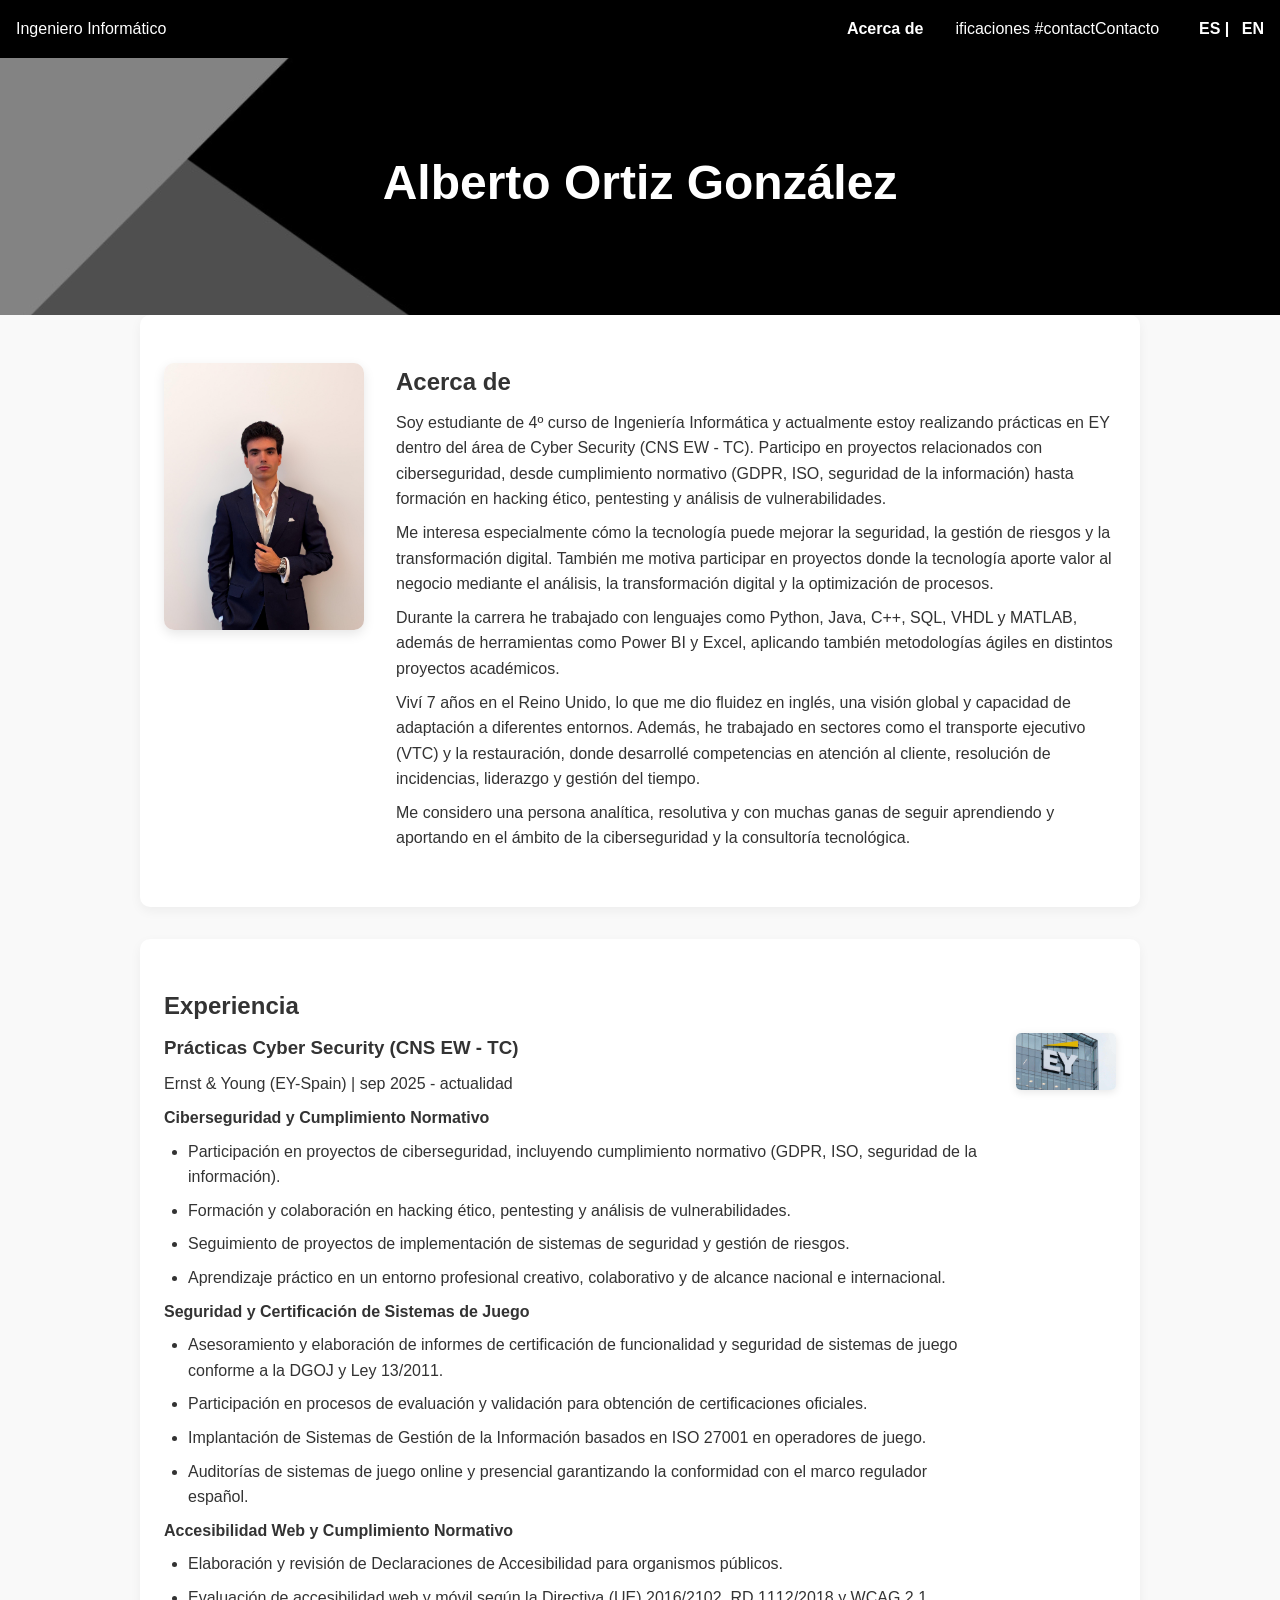
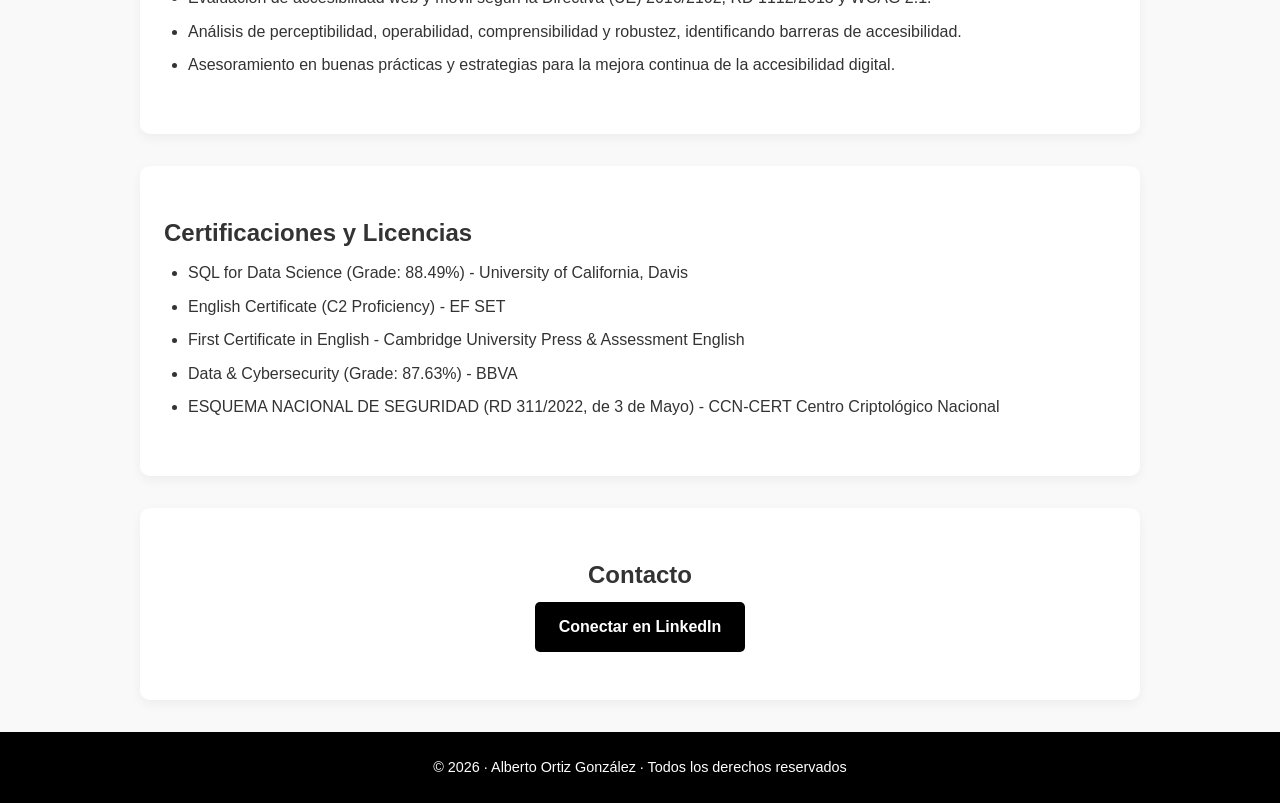
==== index.html @ fbc16f00 "Revise index.html for SEO and content updates Updated the content and structure of the index.html fi" ====
<!DOCTYPE html>
<html lang="es">
<head>
<meta charset="UTF-8">
<meta name="viewport" content="width=device-width, initial-scale=1.0">
<title>Alberto Ortiz González</title>

<!-- Favicon -->
<link rel="icon" type="image/png" href="img/favicon.png" />

<!-- SEO -->
<meta name="description" content="Currículum profesional de Alberto Ortiz González, Ingeniero Informático especializado en Ciberseguridad, cumplimiento normativo, accesibilidad web y pentesting.">
<meta name="author" content="Alberto Ortiz González">

<style>
/* Reset básico */
* {
    margin: 0;
    padding: 0;
    box-sizing: border-box;
    font-family: Arial, sans-serif;
}

body {
    line-height: 1.6;
    background-color: #f9f9f9;
    color: #333;
}

a {
    text-decoration: none;
    color: #0073b1;
}

h1,h2,h3,h4 {
    margin-bottom: 0.5rem;
}

p, li {
    margin-bottom: 0.5rem;
}

ul {
    padding-left: 1.5rem;
}

/* Header */
header {
    background-color: #000;
    color: #fff;
    display: flex;
    justify-content: space-between;
    align-items: center;
    padding: 1rem;
    position: sticky;
    top: 0;
    z-index: 1000;
}

.nav-links {
    display: flex;
    gap: 2rem;
    align-items: center;
}

.nav-links a {
    color: #fff;
    font-weight: bold;
}

.nav-links a:hover {
    text-decoration: underline;
}

/* Selector de idioma */
.lang-switch {
    color: #fff;
    font-weight: bold;
    cursor: pointer;
}

.lang-switch span {
    margin-left: 8px;
}

.lang-switch span:hover {
    text-decoration: underline;
}

/* Botón hamburguesa */
.menu-toggle {
    display: none;
    flex-direction: column;
    cursor: pointer;
    gap: 4px;
}

.menu-toggle span {
    width: 25px;
    height: 3px;
    background-color: #fff;
    display: block;
}

/* Hero banner */
.hero-banner {
    background-image: url('img/banner.jpeg');
    background-size: cover;
    background-position: center;
    background-repeat: no-repeat;
    padding: 6rem 1rem;
    text-align: center;
    color: #fff;
    position: relative;
}

.hero-banner::after {
    content: "";
    position: absolute;
    top:0;
    left:0;
    width:100%;
    height:100%;
    background: rgba(0,0,0,0.4);
    z-index: 1;
}

.hero-banner h1 {
    position: relative;
    z-index: 2;
    font-size: 3rem;
    line-height: 1.2;
}

/* Secciones */
section {
    padding: 3rem 1.5rem;
    max-width: 1000px;
    margin: 0 auto 2rem auto;
    background-color: #fff;
    border-radius: 10px;
    box-shadow: 0 4px 12px rgba(0,0,0,0.05);
}

/* Acerca de */
.about-block {
    display: flex;
    gap: 2rem;
    flex-wrap: wrap;
    align-items: flex-start;
}

.about-img img {
    width: 200px;
    border-radius: 10px;
    object-fit: cover;
    box-shadow: 0 4px 12px rgba(0,0,0,0.1);
}

.about-text {
    flex: 1;
}

/* Experiencia */
.experience-block {
    display: flex;
    gap: 1.5rem;
    flex-wrap: wrap;
    align-items: flex-start;
}

.experience-text {
    flex: 1;
}

.experience-img img {
    width: 100px;
    border-radius: 5px;
    object-fit: contain;
    box-shadow: 0 2px 8px rgba(0,0,0,0.1);
}

/* Certificaciones */
.certifications ul {
    list-style-type: disc;
}

/* Contacto */
.contact {
    text-align: center;
    padding: 3rem 1.5rem;
    background-color: #fff;
    color: #333;
    border-radius: 10px;
    box-shadow: 0 4px 12px rgba(0,0,0,0.05);
}

.contact a {
    display: inline-block;
    background-color: #000;
    color: #fff;
    padding: 0.75rem 1.5rem;
    border-radius: 5px;
    font-weight: bold;
    transition: 0.3s;
}

.contact a:hover {
    background-color: #333;
}

/* Footer */
footer {
    background-color: #000;
    color: #fff;
    text-align: center;
    padding: 1.5rem;
    margin-top: 2rem;
    font-size: 0.9rem;
}

/* Responsive */
@media (max-width: 800px) {
    .nav-links {
        display: none;
        flex-direction: column;
        gap: 1rem;
        width: 100%;
        text-align: center;
        background-color: #000;
        position: absolute;
        top: 100%;
        left: 0;
        padding: 1rem 0;
    }

    .nav-links.show {
        display: flex;
    }

    .menu-toggle {
        display: flex;
    }

    .about-block, .experience-block {
        flex-direction: column;
        align-items: center;
    }

    .about-img img, .experience-img img {
        margin-bottom: 1rem;
    }

    .hero-banner h1 {
        font-size: 2rem;
    }
}
</style>

</head>
<body>

<header>
    <div>Ingeniero Informático</div>

    <div class="menu-toggle" onclick="toggleMenu()">
        <span></span><span></span><span></span>
    </div>

    <nav class="nav-links">
        <a href="#about">Acerca de</a>
       ificaciones</a>
        #contactContacto</a>
        
        <!-- Idiomas -->
        <div class="lang-switch">
            <a href="index.html"><span>ES</span></a> |
            <a href="indexEN.html"><span>EN</span></a>
        </div>
    </nav>
</header>

<!-- Hero banner -->
<div class="hero-banner">
    <h1>Alberto Ortiz González</h1>
</div>

<!-- Sección Acerca de -->
<section id="about">
    <div class="about-block">
        <div class="about-img">
            <img src="img/mi-foto.jpg" alt="Foto Alberto Ortiz">
        </div>
        <div class="about-text">
            <h2>Acerca de</h2>
            <p>Soy estudiante de 4º curso de Ingeniería Informática y actualmente estoy realizando prácticas en EY dentro del área de Cyber Security (CNS EW - TC). Participo en proyectos relacionados con ciberseguridad, desde cumplimiento normativo (GDPR, ISO, seguridad de la información) hasta formación en hacking ético, pentesting y análisis de vulnerabilidades.</p>
            <p>Me interesa especialmente cómo la tecnología puede mejorar la seguridad, la gestión de riesgos y la transformación digital. También me motiva participar en proyectos donde la tecnología aporte valor al negocio mediante el análisis, la transformación digital y la optimización de procesos.</p>
            <p>Durante la carrera he trabajado con lenguajes como Python, Java, C++, SQL, VHDL y MATLAB, además de herramientas como Power BI y Excel, aplicando también metodologías ágiles en distintos proyectos académicos.</p>
            <p>Viví 7 años en el Reino Unido, lo que me dio fluidez en inglés, una visión global y capacidad de adaptación a diferentes entornos. Además, he trabajado en sectores como el transporte ejecutivo (VTC) y la restauración, donde desarrollé competencias en atención al cliente, resolución de incidencias, liderazgo y gestión del tiempo.</p>
            <p>Me considero una persona analítica, resolutiva y con muchas ganas de seguir aprendiendo y aportando en el ámbito de la ciberseguridad y la consultoría tecnológica.</p>
        </div>
    </div>
</section>

<!-- Sección Experiencia -->
<section id="experience">
    <h2>Experiencia</h2>
    <div class="experience-block">
        <div class="experience-text">
            <h3>Prácticas Cyber Security (CNS EW - TC)</h3>
            <p>Ernst &amp; Young (EY-Spain) | sep 2025 - actualidad</p>

            <h4>Ciberseguridad y Cumplimiento Normativo</h4>
            <ul>
                <li>Participación en proyectos de ciberseguridad, incluyendo cumplimiento normativo (GDPR, ISO, seguridad de la información).</li>
                <li>Formación y colaboración en hacking ético, pentesting y análisis de vulnerabilidades.</li>
                <li>Seguimiento de proyectos de implementación de sistemas de seguridad y gestión de riesgos.</li>
                <li>Aprendizaje práctico en un entorno profesional creativo, colaborativo y de alcance nacional e internacional.</li>
            </ul>

            <h4>Seguridad y Certificación de Sistemas de Juego</h4>
            <ul>
                <li>Asesoramiento y elaboración de informes de certificación de funcionalidad y seguridad de sistemas de juego conforme a la DGOJ y Ley 13/2011.</li>
                <li>Participación en procesos de evaluación y validación para obtención de certificaciones oficiales.</li>
                <li>Implantación de Sistemas de Gestión de la Información basados en ISO 27001 en operadores de juego.</li>
                <li>Auditorías de sistemas de juego online y presencial garantizando la conformidad con el marco regulador español.</li>
            </ul>

            <h4>Accesibilidad Web y Cumplimiento Normativo</h4>
            <ul>
                <li>Elaboración y revisión de Declaraciones de Accesibilidad para organismos públicos.</li>
                <li>Evaluación de accesibilidad web y móvil según la Directiva (UE) 2016/2102, RD 1112/2018 y WCAG 2.1.</li>
                <li>Análisis de perceptibilidad, operabilidad, comprensibilidad y robustez, identificando barreras de accesibilidad.</li>
                <li>Asesoramiento en buenas prácticas y estrategias para la mejora continua de la accesibilidad digital.</li>
            </ul>
        </div>

        <div class="experience-img">
            <img src="img/ey.jpg" alt="EY Logo">
        </div>
    </div>
</section>

<!-- Sección Certificaciones -->
<section id="certifications">
    <h2>Certificaciones y Licencias</h2>
    <ul>
        <li>SQL for Data Science (Grade: 88.49%) - University of California, Davis</li>
        <li>English Certificate (C2 Proficiency) - EF SET</li>
        <li>First Certificate in English - Cambridge University Press &amp; Assessment English</li>
        <li>Data &amp; Cybersecurity (Grade: 87.63%) - BBVA</li>
        <li>ESQUEMA NACIONAL DE SEGURIDAD (RD 311/2022, de 3 de Mayo) - CCN-CERT Centro Criptológico Nacional</li>
    </ul>
</section>

<!-- Sección Contacto -->
<section id="contact" class="contact">
    <h2>Contacto</h2>
    <a href="https://www.linkedin.com/in/alberto-ortiz-gonzalez" target="_blank">Conectar en LinkedIn</a>
</section>

<!-- FOOTER -->
<footer>
    © 2026 · Alberto Ortiz González · Todos los derechos reservados
</footer>

<script>
function toggleMenu() {
    const nav = document.querySelector('.nav-links');
    nav.classList.toggle('show');
}
</script>

</body>
</html>
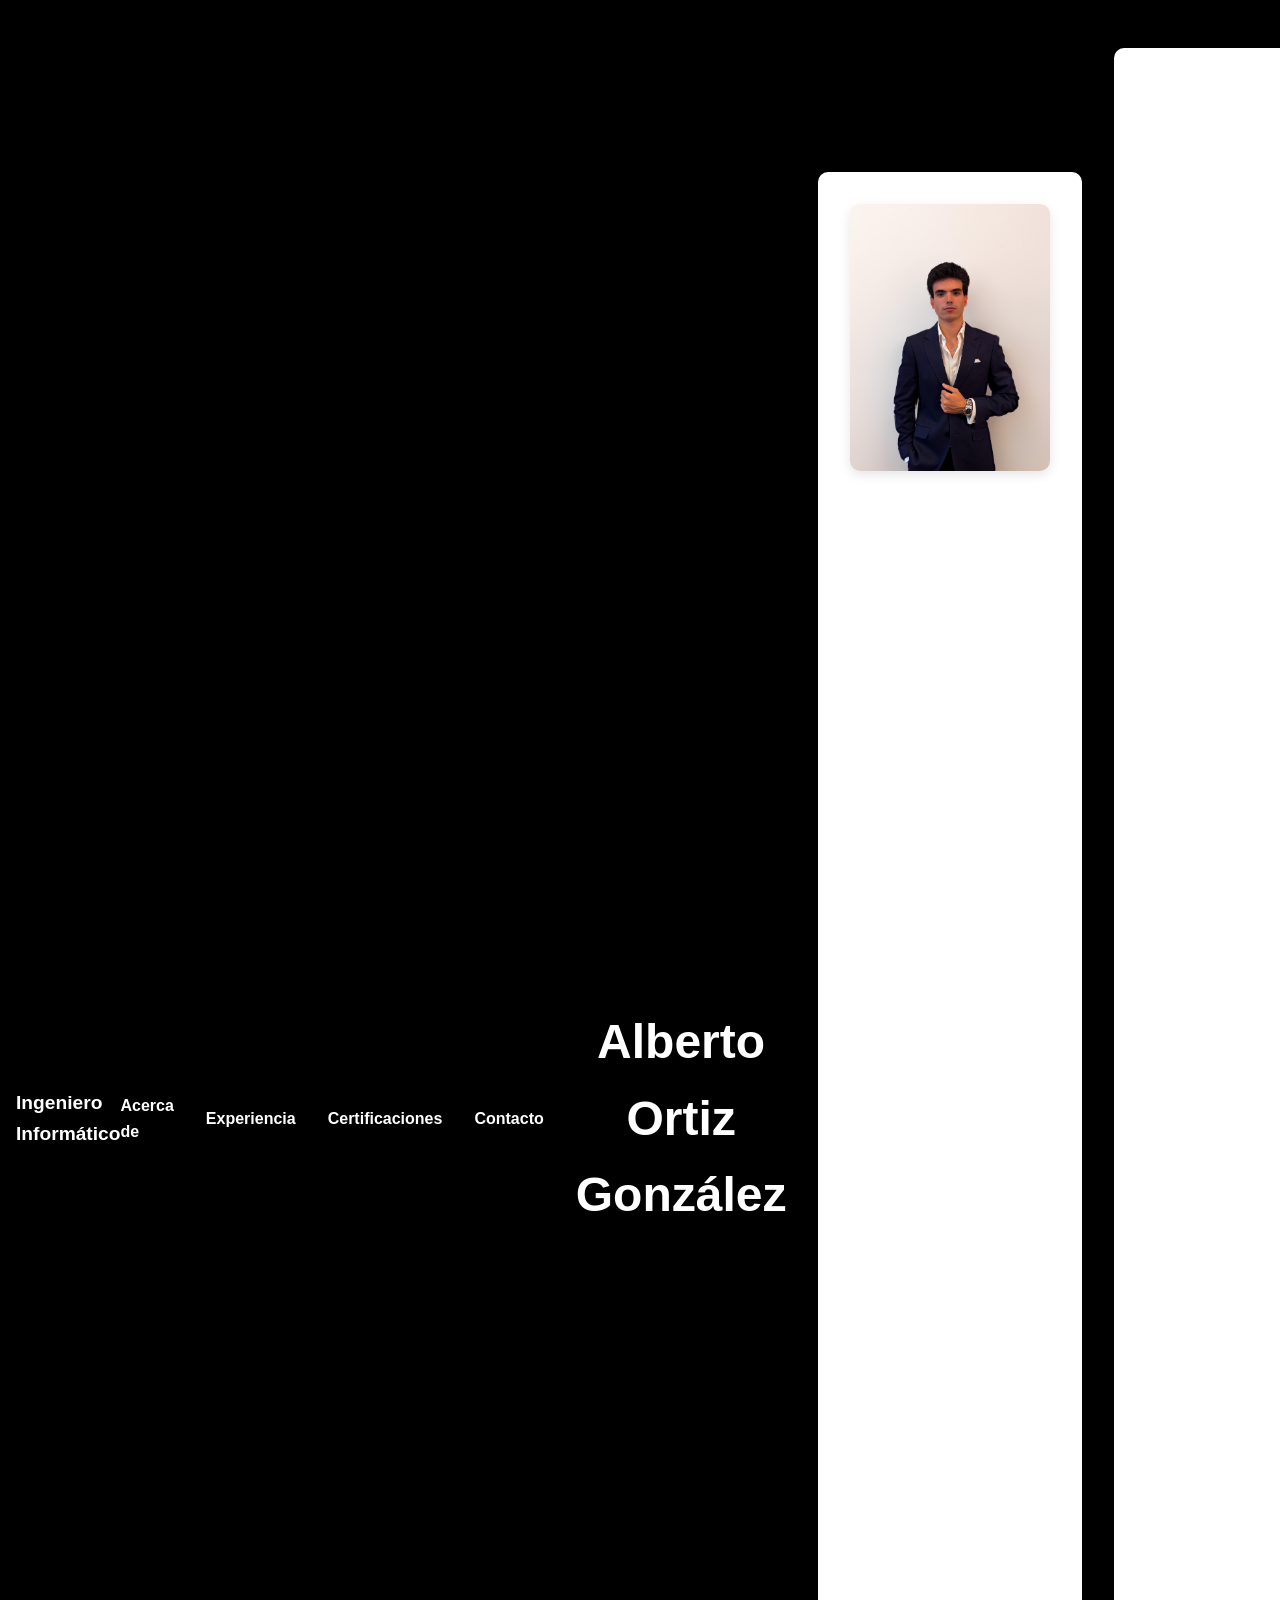
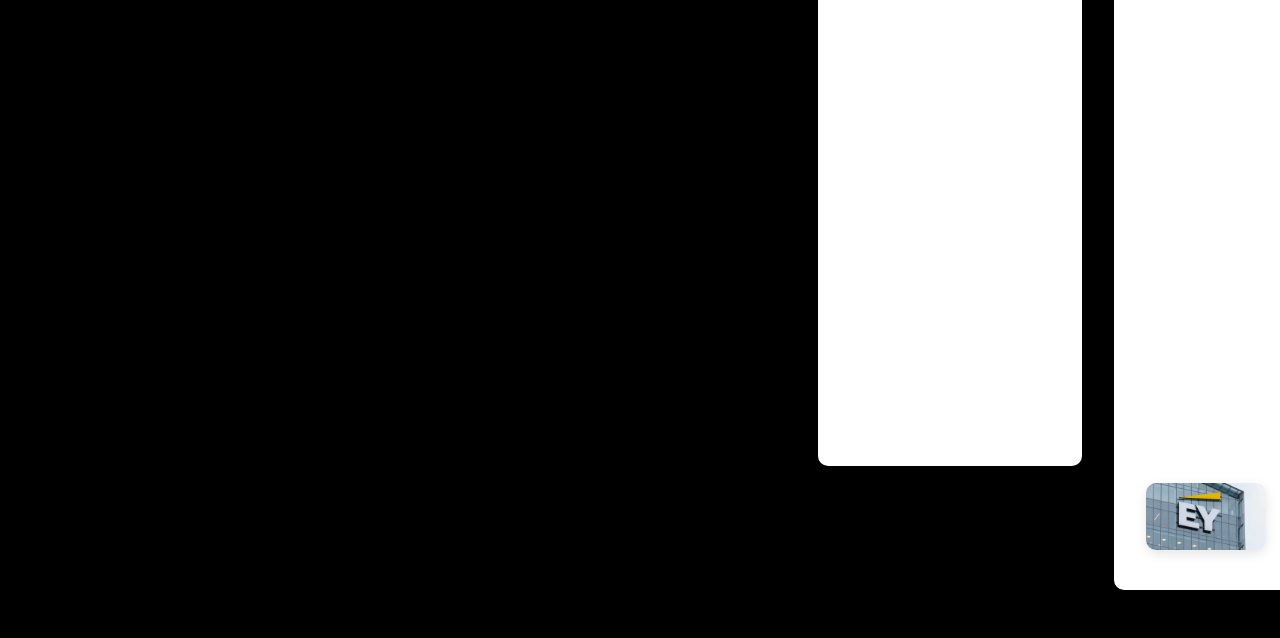
==== commit 6b70df98: "Refactor styles and improve HTML structure" ====
--- a/index.html
+++ b/index.html
@@ -29,19 +29,7 @@
 
 a {
     text-decoration: none;
-    color: #0073b1;
-}
-
-h1,h2,h3,h4 {
-    margin-bottom: 0.5rem;
-}
-
-p, li {
-    margin-bottom: 0.5rem;
-}
-
-ul {
-    padding-left: 1.5rem;
+    color: #fff;
 }
 
 /* Header */
@@ -57,6 +45,11 @@
     z-index: 1000;
 }
 
+header .title {
+    font-size: 1.2rem;
+    font-weight: bold;
+}
+
 .nav-links {
     display: flex;
     gap: 2rem;
@@ -64,26 +57,21 @@
 }
 
 .nav-links a {
-    color: #fff;
     font-weight: bold;
+    color: #fff;
 }
 
 .nav-links a:hover {
     text-decoration: underline;
 }
 
-/* Selector de idioma */
-.lang-switch {
-    color: #fff;
+/* Idiomas */
+.lang-switch a {
     font-weight: bold;
-    cursor: pointer;
-}
-
-.lang-switch span {
-    margin-left: 8px;
-}
-
-.lang-switch span:hover {
+    color: #fff;
+}
+
+.lang-switch a:hover {
     text-decoration: underline;
 }
 
@@ -91,15 +79,42 @@
 .menu-toggle {
     display: none;
     flex-direction: column;
+    gap: 4px;
     cursor: pointer;
-    gap: 4px;
 }
 
 .menu-toggle span {
     width: 25px;
     height: 3px;
-    background-color: #fff;
-    display: block;
+    background: white;
+}
+
+/* Móvil */
+@media (max-width: 800px) {
+    .menu-toggle {
+        display: flex;
+    }
+
+    .nav-links {
+        display: none;
+        position: absolute;
+        top: 100%;
+        left: 0;
+        width: 100%;
+        background: #000;
+        flex-direction: column;
+        text-align: center;
+        padding: 1rem 0;
+    }
+
+    .nav-links.show {
+        display: flex;
+    }
+
+    .nav-links a {
+        padding: 0.8rem 0;
+        width: 100%;
+    }
 }
 
 /* Hero banner */
@@ -107,7 +122,6 @@
     background-image: url('img/banner.jpeg');
     background-size: cover;
     background-position: center;
-    background-repeat: no-repeat;
     padding: 6rem 1rem;
     text-align: center;
     color: #fff;
@@ -117,151 +131,69 @@
 .hero-banner::after {
     content: "";
     position: absolute;
-    top:0;
-    left:0;
-    width:100%;
-    height:100%;
+    inset: 0;
     background: rgba(0,0,0,0.4);
-    z-index: 1;
 }
 
 .hero-banner h1 {
     position: relative;
     z-index: 2;
     font-size: 3rem;
-    line-height: 1.2;
 }
 
 /* Secciones */
 section {
-    padding: 3rem 1.5rem;
+    background: white;
     max-width: 1000px;
-    margin: 0 auto 2rem auto;
-    background-color: #fff;
+    margin: 2rem auto;
+    padding: 2rem;
     border-radius: 10px;
     box-shadow: 0 4px 12px rgba(0,0,0,0.05);
 }
 
-/* Acerca de */
-.about-block {
+.about-block,
+.experience-block {
     display: flex;
     gap: 2rem;
     flex-wrap: wrap;
-    align-items: flex-start;
-}
-
-.about-img img {
+}
+
+.about-img img,
+.experience-img img {
     width: 200px;
     border-radius: 10px;
-    object-fit: cover;
     box-shadow: 0 4px 12px rgba(0,0,0,0.1);
 }
 
-.about-text {
-    flex: 1;
-}
-
-/* Experiencia */
-.experience-block {
-    display: flex;
-    gap: 1.5rem;
-    flex-wrap: wrap;
-    align-items: flex-start;
-}
-
-.experience-text {
-    flex: 1;
-}
-
 .experience-img img {
-    width: 100px;
+    width: 120px;
+}
+
+/* Contacto */
+.contact a {
+    background: #000;
+    color: white;
+    padding: 1rem 2rem;
+    display: inline-block;
     border-radius: 5px;
-    object-fit: contain;
-    box-shadow: 0 2px 8px rgba(0,0,0,0.1);
-}
-
-/* Certificaciones */
-.certifications ul {
-    list-style-type: disc;
-}
-
-/* Contacto */
-.contact {
-    text-align: center;
-    padding: 3rem 1.5rem;
-    background-color: #fff;
-    color: #333;
-    border-radius: 10px;
-    box-shadow: 0 4px 12px rgba(0,0,0,0.05);
-}
-
-.contact a {
-    display: inline-block;
-    background-color: #000;
-    color: #fff;
-    padding: 0.75rem 1.5rem;
-    border-radius: 5px;
-    font-weight: bold;
-    transition: 0.3s;
-}
-
-.contact a:hover {
-    background-color: #333;
+    margin-top: 1rem;
 }
 
 /* Footer */
 footer {
-    background-color: #000;
-    color: #fff;
+    background: #000;
+    color: white;
     text-align: center;
     padding: 1.5rem;
     margin-top: 2rem;
-    font-size: 0.9rem;
-}
-
-/* Responsive */
-@media (max-width: 800px) {
-    .nav-links {
-        display: none;
-        flex-direction: column;
-        gap: 1rem;
-        width: 100%;
-        text-align: center;
-        background-color: #000;
-        position: absolute;
-        top: 100%;
-        left: 0;
-        padding: 1rem 0;
-    }
-
-    .nav-links.show {
-        display: flex;
-    }
-
-    .menu-toggle {
-        display: flex;
-    }
-
-    .about-block, .experience-block {
-        flex-direction: column;
-        align-items: center;
-    }
-
-    .about-img img, .experience-img img {
-        margin-bottom: 1rem;
-    }
-
-    .hero-banner h1 {
-        font-size: 2rem;
-    }
 }
 </style>
-
 </head>
+
 <body>
 
 <header>
-    <div>Ingeniero Informático</div>
+    <div class="title">Ingeniero Informático</div>
 
     <div class="menu-toggle" onclick="toggleMenu()">
         <span></span><span></span><span></span>
@@ -269,29 +201,21 @@
 
     <nav class="nav-links">
         <a href="#about">Acerca de</a>
-       ificaciones</a>
-        #contactContacto</a>
-        
-        <!-- Idiomas -->
+        <a href="#experience">Experiencia</a>
+        <a href="#certifications">Certificaciones</a>
+        <a href="#contact">Contacto</a>
+
         <div class="lang-switch">
-            <a href="index.html"><span>ES</span></a> |
-            <a href="indexEN.html"><span>EN</span></a>
-        </div>
-    </nav>
-</header>
-
-<!-- Hero banner -->
-<div class="hero-banner">
+            <av class="hero-banner">
     <h1>Alberto Ortiz González</h1>
 </div>
 
-<!-- Sección Acerca de -->
 <section id="about">
     <div class="about-block">
         <div class="about-img">
             <img src="img/mi-foto.jpg" alt="Foto Alberto Ortiz">
         </div>
-        <div class="about-text">
+        <div>
             <h2>Acerca de</h2>
             <p>Soy estudiante de 4º curso de Ingeniería Informática y actualmente estoy realizando prácticas en EY dentro del área de Cyber Security (CNS EW - TC). Participo en proyectos relacionados con ciberseguridad, desde cumplimiento normativo (GDPR, ISO, seguridad de la información) hasta formación en hacking ético, pentesting y análisis de vulnerabilidades.</p>
             <p>Me interesa especialmente cómo la tecnología puede mejorar la seguridad, la gestión de riesgos y la transformación digital. También me motiva participar en proyectos donde la tecnología aporte valor al negocio mediante el análisis, la transformación digital y la optimización de procesos.</p>
@@ -302,72 +226,67 @@
     </div>
 </section>
 
-<!-- Sección Experiencia -->
 <section id="experience">
     <h2>Experiencia</h2>
     <div class="experience-block">
-        <div class="experience-text">
+        <div>
             <h3>Prácticas Cyber Security (CNS EW - TC)</h3>
-            <p>Ernst &amp; Young (EY-Spain) | sep 2025 - actualidad</p>
+            <p>Ernst & Young (EY Spain) | sep 2025 - actualidad</p>
 
             <h4>Ciberseguridad y Cumplimiento Normativo</h4>
             <ul>
                 <li>Participación en proyectos de ciberseguridad, incluyendo cumplimiento normativo (GDPR, ISO, seguridad de la información).</li>
                 <li>Formación y colaboración en hacking ético, pentesting y análisis de vulnerabilidades.</li>
                 <li>Seguimiento de proyectos de implementación de sistemas de seguridad y gestión de riesgos.</li>
-                <li>Aprendizaje práctico en un entorno profesional creativo, colaborativo y de alcance nacional e internacional.</li>
+                <li>Aprendizaje práctico en un entorno profesional creativo, colaborativo y de alcance internacional.</li>
             </ul>
 
             <h4>Seguridad y Certificación de Sistemas de Juego</h4>
             <ul>
-                <li>Asesoramiento y elaboración de informes de certificación de funcionalidad y seguridad de sistemas de juego conforme a la DGOJ y Ley 13/2011.</li>
-                <li>Participación en procesos de evaluación y validación para obtención de certificaciones oficiales.</li>
-                <li>Implantación de Sistemas de Gestión de la Información basados en ISO 27001 en operadores de juego.</li>
-                <li>Auditorías de sistemas de juego online y presencial garantizando la conformidad con el marco regulador español.</li>
+                <li>Elaboración de informes de certificación según la DGOJ y Ley 13/2011.</li>
+                <li>Evaluación y validación para certificaciones oficiales.</li>
+                <li>Implantación de SGSI basados en ISO 27001.</li>
+                <li>Auditorías de sistemas de juego online y presencial.</li>
             </ul>
 
             <h4>Accesibilidad Web y Cumplimiento Normativo</h4>
             <ul>
-                <li>Elaboración y revisión de Declaraciones de Accesibilidad para organismos públicos.</li>
-                <li>Evaluación de accesibilidad web y móvil según la Directiva (UE) 2016/2102, RD 1112/2018 y WCAG 2.1.</li>
-                <li>Análisis de perceptibilidad, operabilidad, comprensibilidad y robustez, identificando barreras de accesibilidad.</li>
-                <li>Asesoramiento en buenas prácticas y estrategias para la mejora continua de la accesibilidad digital.</li>
+                <li>Redacción de Declaraciones de Accesibilidad para organismos públicos.</li>
+                <li>Evaluaciones según WCAG 2.1, RD 1112/2018.</li>
+                <li>Identificación de barreras de accesibilidad.</li>
+                <li>Recomendaciones de mejora continua.</li>
             </ul>
         </div>
 
         <div class="experience-img">
-            <img src="img/ey.jpg" alt="EY Logo">
+            <img src="img/ey.jpg" alt="Logo EY">
         </div>
     </div>
 </section>
 
-<!-- Sección Certificaciones -->
 <section id="certifications">
     <h2>Certificaciones y Licencias</h2>
     <ul>
-        <li>SQL for Data Science (Grade: 88.49%) - University of California, Davis</li>
-        <li>English Certificate (C2 Proficiency) - EF SET</li>
-        <li>First Certificate in English - Cambridge University Press &amp; Assessment English</li>
-        <li>Data &amp; Cybersecurity (Grade: 87.63%) - BBVA</li>
-        <li>ESQUEMA NACIONAL DE SEGURIDAD (RD 311/2022, de 3 de Mayo) - CCN-CERT Centro Criptológico Nacional</li>
+        <li>SQL for Data Science – UC Davis</li>
+        <li>English Certificate (C2 Proficiency) – EF SET</li>
+        <li>First Certificate in English – Cambridge</li>
+        <li>Data & Cybersecurity – BBVA</li>
+        <li>ENS – CCN CERT</li>
     </ul>
 </section>
 
-<!-- Sección Contacto -->
 <section id="contact" class="contact">
     <h2>Contacto</h2>
     <a href="https://www.linkedin.com/in/alberto-ortiz-gonzalez" target="_blank">Conectar en LinkedIn</a>
 </section>
 
-<!-- FOOTER -->
 <footer>
     © 2026 · Alberto Ortiz González · Todos los derechos reservados
 </footer>
 
 <script>
 function toggleMenu() {
-    const nav = document.querySelector('.nav-links');
-    nav.classList.toggle('show');
+    document.querySelector('.nav-links').classList.toggle('show');
 }
 </script>
 
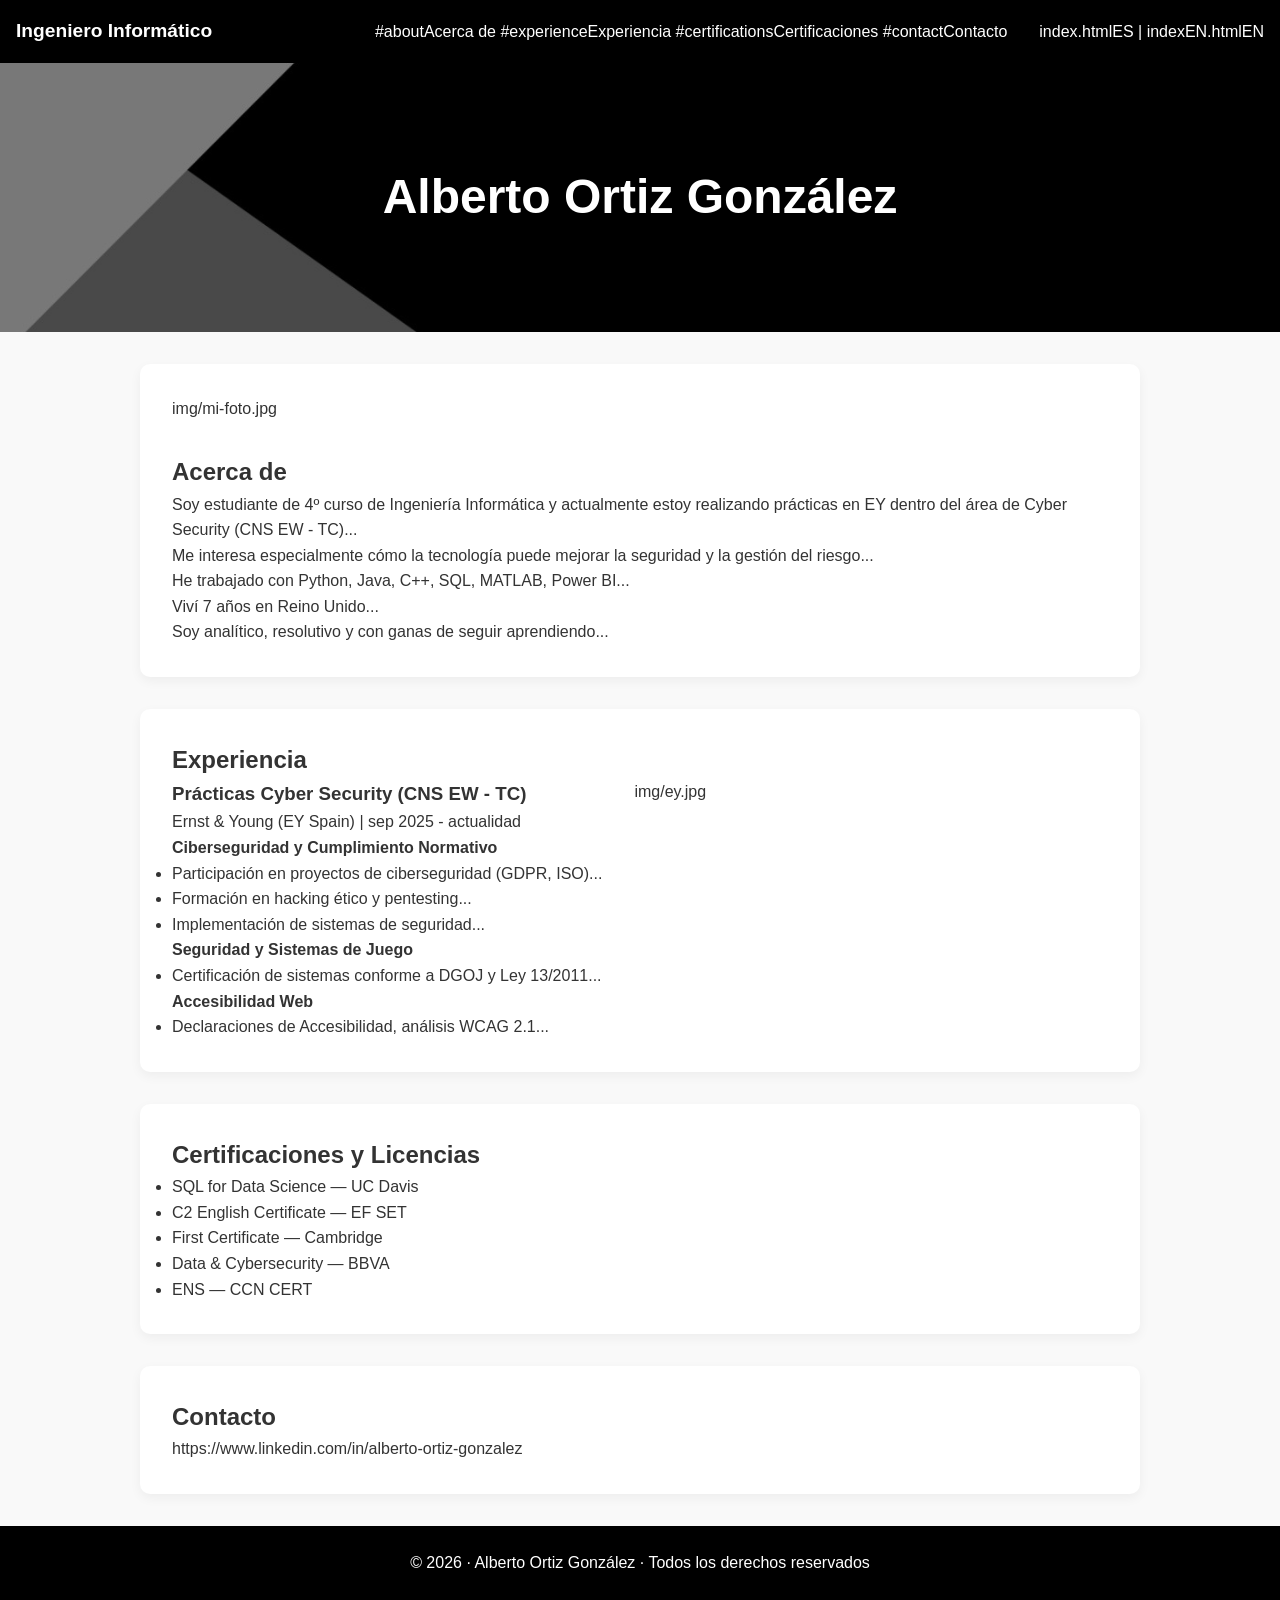
==== commit 4bd2d3eb: "Refactor HTML and CSS for improved readability" ====
--- a/index.html
+++ b/index.html
@@ -5,15 +5,13 @@
 <meta name="viewport" content="width=device-width, initial-scale=1.0">
 <title>Alberto Ortiz González</title>
 
-<!-- Favicon -->
 <link rel="icon" type="image/png" href="img/favicon.png" />
 
-<!-- SEO -->
 <meta name="description" content="Currículum profesional de Alberto Ortiz González, Ingeniero Informático especializado en Ciberseguridad, cumplimiento normativo, accesibilidad web y pentesting.">
 <meta name="author" content="Alberto Ortiz González">
 
 <style>
-/* Reset básico */
+/* RESET */
 * {
     margin: 0;
     padding: 0;
@@ -21,20 +19,16 @@
     font-family: Arial, sans-serif;
 }
 
+/* BODY */
 body {
+    background: #f9f9f9;
+    color: #333;
     line-height: 1.6;
-    background-color: #f9f9f9;
-    color: #333;
-}
-
-a {
-    text-decoration: none;
-    color: #fff;
-}
-
-/* Header */
+}
+
+/* HEADER */
 header {
-    background-color: #000;
+    background: #000;
     color: #fff;
     display: flex;
     justify-content: space-between;
@@ -46,10 +40,11 @@
 }
 
 header .title {
+    font-weight: bold;
     font-size: 1.2rem;
-    font-weight: bold;
-}
-
+}
+
+/* NAV */
 .nav-links {
     display: flex;
     gap: 2rem;
@@ -57,30 +52,31 @@
 }
 
 .nav-links a {
+    color: #fff;
     font-weight: bold;
-    color: #fff;
+    text-decoration: none;
 }
 
 .nav-links a:hover {
     text-decoration: underline;
 }
 
-/* Idiomas */
+/* IDIOMAS */
 .lang-switch a {
+    color: #fff;
     font-weight: bold;
-    color: #fff;
 }
 
 .lang-switch a:hover {
     text-decoration: underline;
 }
 
-/* Botón hamburguesa */
+/* MENU MÓVIL */
 .menu-toggle {
     display: none;
     flex-direction: column;
-    gap: 4px;
     cursor: pointer;
+    gap: 5px;
 }
 
 .menu-toggle span {
@@ -89,35 +85,7 @@
     background: white;
 }
 
-/* Móvil */
-@media (max-width: 800px) {
-    .menu-toggle {
-        display: flex;
-    }
-
-    .nav-links {
-        display: none;
-        position: absolute;
-        top: 100%;
-        left: 0;
-        width: 100%;
-        background: #000;
-        flex-direction: column;
-        text-align: center;
-        padding: 1rem 0;
-    }
-
-    .nav-links.show {
-        display: flex;
-    }
-
-    .nav-links a {
-        padding: 0.8rem 0;
-        width: 100%;
-    }
-}
-
-/* Hero banner */
+/* HERO */
 .hero-banner {
     background-image: url('img/banner.jpeg');
     background-size: cover;
@@ -132,7 +100,7 @@
     content: "";
     position: absolute;
     inset: 0;
-    background: rgba(0,0,0,0.4);
+    background: rgba(0,0,0,0.45);
 }
 
 .hero-banner h1 {
@@ -141,45 +109,51 @@
     font-size: 3rem;
 }
 
-/* Secciones */
+/* SECCIONES */
 section {
     background: white;
     max-width: 1000px;
+    padding: 2rem;
     margin: 2rem auto;
-    padding: 2rem;
     border-radius: 10px;
     box-shadow: 0 4px 12px rgba(0,0,0,0.05);
 }
 
-.about-block,
-.experience-block {
-    display: flex;
+/* ABOUT */
+.about-block {
+    display: flex;
+    flex-wrap: wrap;
     gap: 2rem;
-    flex-wrap: wrap;
-}
-
-.about-img img,
-.experience-img img {
+}
+
+.about-img img {
     width: 200px;
     border-radius: 10px;
-    box-shadow: 0 4px 12px rgba(0,0,0,0.1);
+}
+
+/* EXPERIENCE */
+.experience-block {
+    display: flex;
+    flex-wrap: wrap;
+    gap: 2rem;
 }
 
 .experience-img img {
     width: 120px;
-}
-
-/* Contacto */
+    border-radius: 5px;
+}
+
+/* CONTACTO */
 .contact a {
-    background: #000;
+    display: inline-block;
+    padding: 0.8rem 1.5rem;
+    background: black;
     color: white;
-    padding: 1rem 2rem;
-    display: inline-block;
     border-radius: 5px;
-    margin-top: 1rem;
-}
-
-/* Footer */
+    margin-top: 10px;
+}
+
+/* FOOTER */
 footer {
     background: #000;
     color: white;
@@ -187,6 +161,35 @@
     padding: 1.5rem;
     margin-top: 2rem;
 }
+
+/* RESPONSIVE */
+@media (max-width: 800px) {
+
+    .menu-toggle {
+        display: flex;
+    }
+
+    .nav-links {
+        position: absolute;
+        top: 100%;
+        left: 0;
+        width: 100%;
+        background: black;
+        flex-direction: column;
+        text-align: center;
+        display: none;
+        padding: 1rem 0;
+    }
+
+    .nav-links.show {
+        display: flex;
+    }
+
+    .nav-links a {
+        padding: 1rem 0;
+        width: 100%;
+    }
+}
 </style>
 </head>
 
@@ -200,28 +203,34 @@
     </div>
 
     <nav class="nav-links">
-        <a href="#about">Acerca de</a>
-        <a href="#experience">Experiencia</a>
-        <a href="#certifications">Certificaciones</a>
-        <a href="#contact">Contacto</a>
+        #aboutAcerca de</a>
+        #experienceExperiencia</a>
+        #certificationsCertificaciones</a>
+        #contactContacto</a>
 
         <div class="lang-switch">
-            <av class="hero-banner">
+            index.htmlES</a> |
+            indexEN.htmlEN</a>
+        </div>
+    </nav>
+</header>
+
+<div class="hero-banner">
     <h1>Alberto Ortiz González</h1>
 </div>
 
 <section id="about">
     <div class="about-block">
         <div class="about-img">
-            <img src="img/mi-foto.jpg" alt="Foto Alberto Ortiz">
+            img/mi-foto.jpg
         </div>
         <div>
             <h2>Acerca de</h2>
-            <p>Soy estudiante de 4º curso de Ingeniería Informática y actualmente estoy realizando prácticas en EY dentro del área de Cyber Security (CNS EW - TC). Participo en proyectos relacionados con ciberseguridad, desde cumplimiento normativo (GDPR, ISO, seguridad de la información) hasta formación en hacking ético, pentesting y análisis de vulnerabilidades.</p>
-            <p>Me interesa especialmente cómo la tecnología puede mejorar la seguridad, la gestión de riesgos y la transformación digital. También me motiva participar en proyectos donde la tecnología aporte valor al negocio mediante el análisis, la transformación digital y la optimización de procesos.</p>
-            <p>Durante la carrera he trabajado con lenguajes como Python, Java, C++, SQL, VHDL y MATLAB, además de herramientas como Power BI y Excel, aplicando también metodologías ágiles en distintos proyectos académicos.</p>
-            <p>Viví 7 años en el Reino Unido, lo que me dio fluidez en inglés, una visión global y capacidad de adaptación a diferentes entornos. Además, he trabajado en sectores como el transporte ejecutivo (VTC) y la restauración, donde desarrollé competencias en atención al cliente, resolución de incidencias, liderazgo y gestión del tiempo.</p>
-            <p>Me considero una persona analítica, resolutiva y con muchas ganas de seguir aprendiendo y aportando en el ámbito de la ciberseguridad y la consultoría tecnológica.</p>
+            <p>Soy estudiante de 4º curso de Ingeniería Informática y actualmente estoy realizando prácticas en EY dentro del área de Cyber Security (CNS EW - TC)...</p>
+            <p>Me interesa especialmente cómo la tecnología puede mejorar la seguridad y la gestión del riesgo...</p>
+            <p>He trabajado con Python, Java, C++, SQL, MATLAB, Power BI...</p>
+            <p>Viví 7 años en Reino Unido...</p>
+            <p>Soy analítico, resolutivo y con ganas de seguir aprendiendo...</p>
         </div>
     </div>
 </section>
@@ -232,34 +241,24 @@
         <div>
             <h3>Prácticas Cyber Security (CNS EW - TC)</h3>
             <p>Ernst & Young (EY Spain) | sep 2025 - actualidad</p>
-
             <h4>Ciberseguridad y Cumplimiento Normativo</h4>
             <ul>
-                <li>Participación en proyectos de ciberseguridad, incluyendo cumplimiento normativo (GDPR, ISO, seguridad de la información).</li>
-                <li>Formación y colaboración en hacking ético, pentesting y análisis de vulnerabilidades.</li>
-                <li>Seguimiento de proyectos de implementación de sistemas de seguridad y gestión de riesgos.</li>
-                <li>Aprendizaje práctico en un entorno profesional creativo, colaborativo y de alcance internacional.</li>
+                <li>Participación en proyectos de ciberseguridad (GDPR, ISO)...</li>
+                <li>Formación en hacking ético y pentesting...</li>
+                <li>Implementación de sistemas de seguridad...</li>
             </ul>
-
-            <h4>Seguridad y Certificación de Sistemas de Juego</h4>
+            <h4>Seguridad y Sistemas de Juego</h4>
             <ul>
-                <li>Elaboración de informes de certificación según la DGOJ y Ley 13/2011.</li>
-                <li>Evaluación y validación para certificaciones oficiales.</li>
-                <li>Implantación de SGSI basados en ISO 27001.</li>
-                <li>Auditorías de sistemas de juego online y presencial.</li>
+                <li>Certificación de sistemas conforme a DGOJ y Ley 13/2011...</li>
             </ul>
-
-            <h4>Accesibilidad Web y Cumplimiento Normativo</h4>
+            <h4>Accesibilidad Web</h4>
             <ul>
-                <li>Redacción de Declaraciones de Accesibilidad para organismos públicos.</li>
-                <li>Evaluaciones según WCAG 2.1, RD 1112/2018.</li>
-                <li>Identificación de barreras de accesibilidad.</li>
-                <li>Recomendaciones de mejora continua.</li>
+                <li>Declaraciones de Accesibilidad, análisis WCAG 2.1...</li>
             </ul>
         </div>
 
         <div class="experience-img">
-            <img src="img/ey.jpg" alt="Logo EY">
+            img/ey.jpg
         </div>
     </div>
 </section>
@@ -267,17 +266,17 @@
 <section id="certifications">
     <h2>Certificaciones y Licencias</h2>
     <ul>
-        <li>SQL for Data Science – UC Davis</li>
-        <li>English Certificate (C2 Proficiency) – EF SET</li>
-        <li>First Certificate in English – Cambridge</li>
-        <li>Data & Cybersecurity – BBVA</li>
-        <li>ENS – CCN CERT</li>
+        <li>SQL for Data Science — UC Davis</li>
+        <li>C2 English Certificate — EF SET</li>
+        <li>First Certificate — Cambridge</li>
+        <li>Data & Cybersecurity — BBVA</li>
+        <li>ENS — CCN CERT</li>
     </ul>
 </section>
 
 <section id="contact" class="contact">
     <h2>Contacto</h2>
-    <a href="https://www.linkedin.com/in/alberto-ortiz-gonzalez" target="_blank">Conectar en LinkedIn</a>
+    https://www.linkedin.com/in/alberto-ortiz-gonzalez
 </section>
 
 <footer>
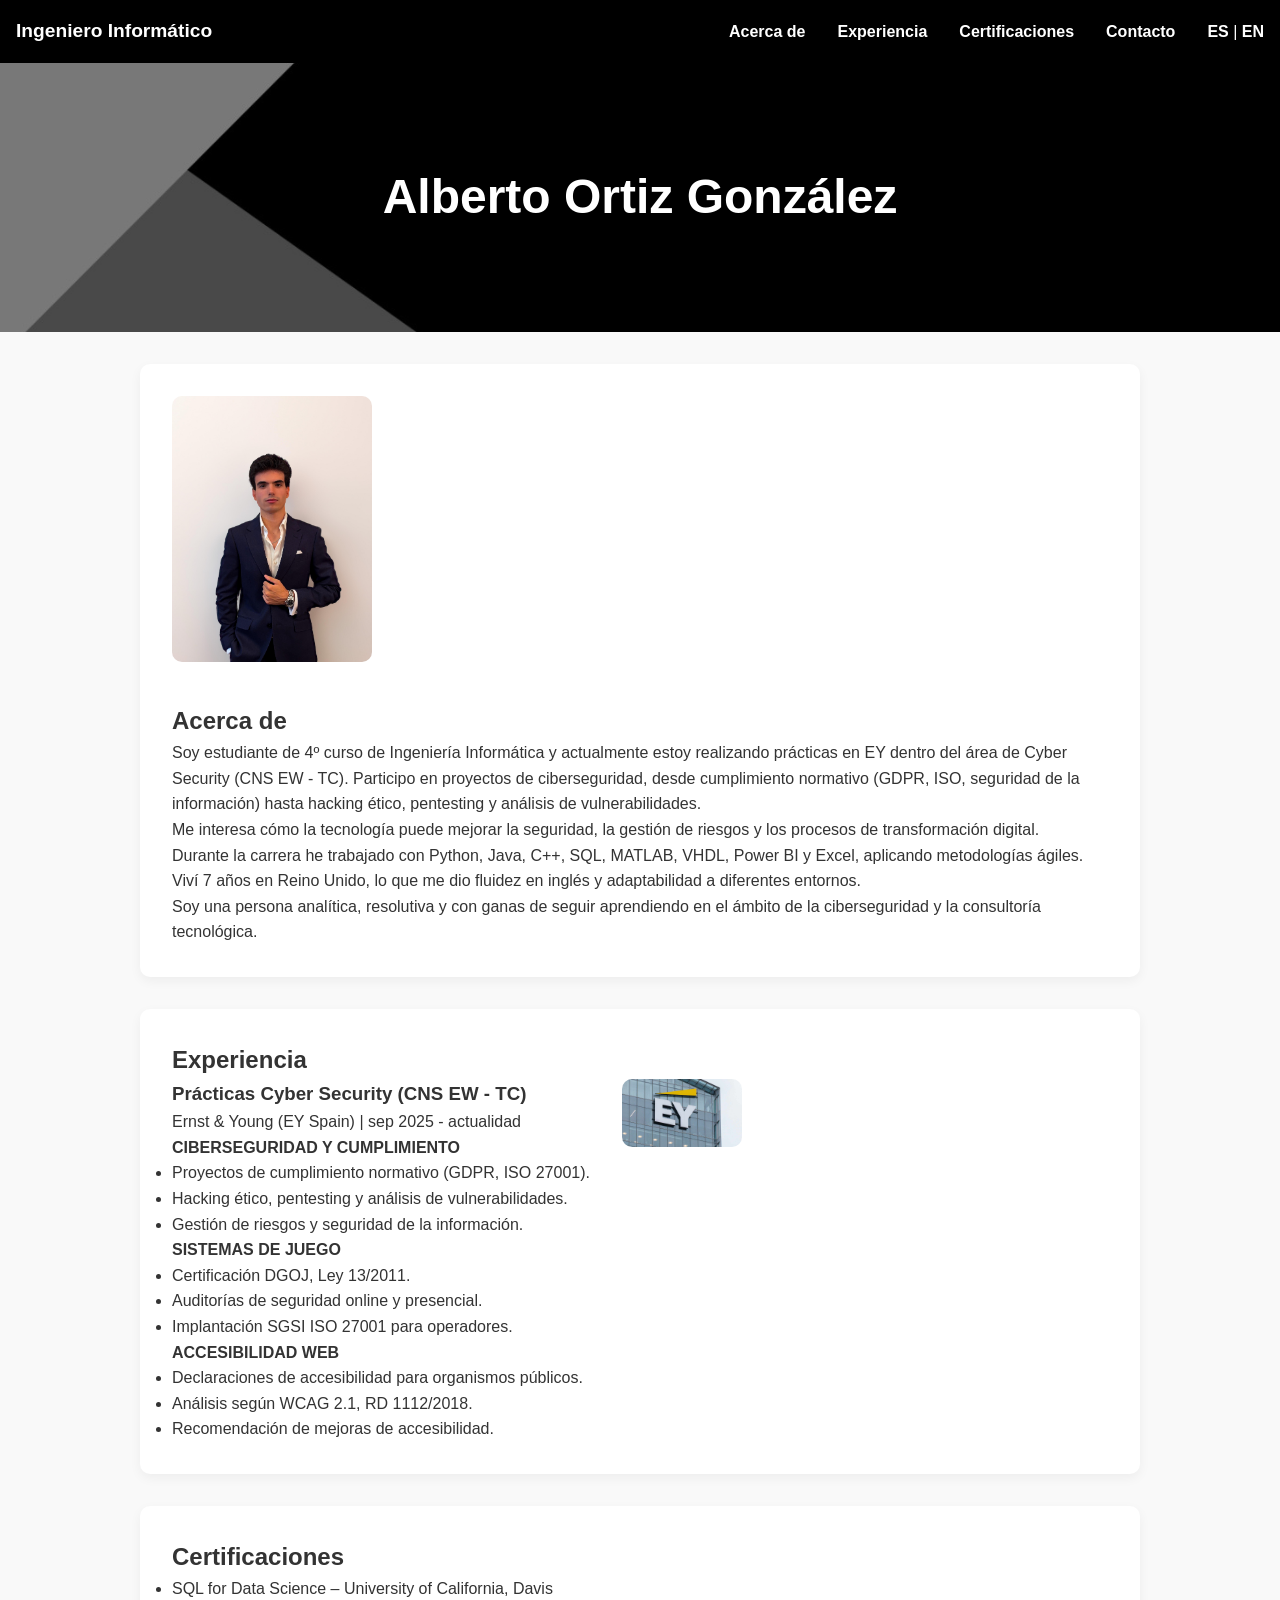
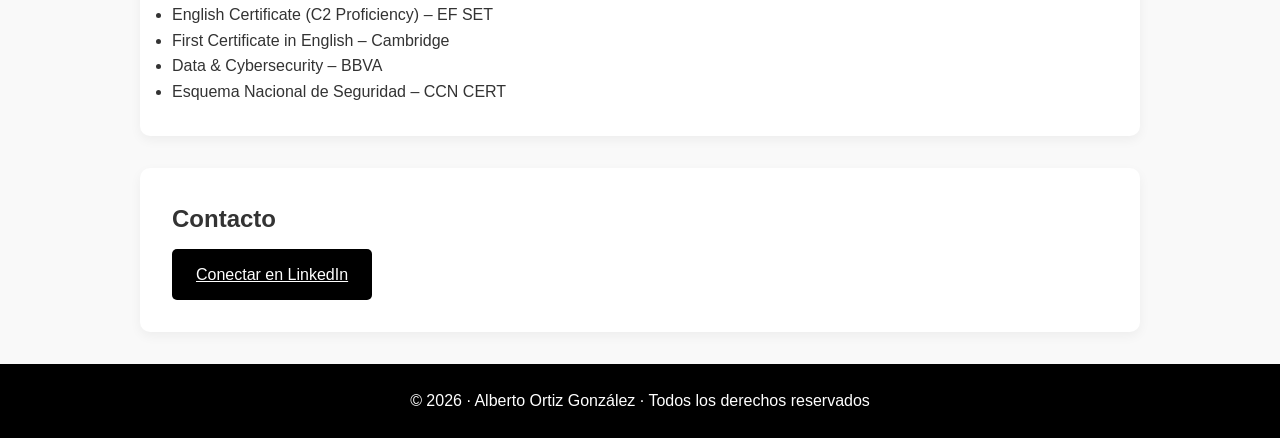
==== commit 72601668: "Refactor CSS styles for improved readability" ====
--- a/index.html
+++ b/index.html
@@ -13,182 +13,102 @@
 <style>
 /* RESET */
 * {
-    margin: 0;
-    padding: 0;
+    margin: 0; padding: 0;
     box-sizing: border-box;
     font-family: Arial, sans-serif;
 }
 
 /* BODY */
-body {
-    background: #f9f9f9;
-    color: #333;
-    line-height: 1.6;
-}
+body { background:#f9f9f9; color:#333; line-height:1.6; }
 
 /* HEADER */
 header {
-    background: #000;
-    color: #fff;
-    display: flex;
-    justify-content: space-between;
-    align-items: center;
-    padding: 1rem;
-    position: sticky;
-    top: 0;
-    z-index: 1000;
-}
-
+    background:#000; color:#fff;
+    display:flex; justify-content:space-between; align-items:center;
+    padding:1rem; position:sticky; top:0; z-index:1000;
+}
 header .title {
-    font-weight: bold;
-    font-size: 1.2rem;
-}
-
-/* NAV */
+    font-weight:bold; font-size:1.2rem;
+}
+
 .nav-links {
-    display: flex;
-    gap: 2rem;
-    align-items: center;
+    display:flex; gap:2rem; align-items:center;
 }
 
 .nav-links a {
-    color: #fff;
-    font-weight: bold;
-    text-decoration: none;
-}
-
-.nav-links a:hover {
-    text-decoration: underline;
-}
-
-/* IDIOMAS */
-.lang-switch a {
-    color: #fff;
-    font-weight: bold;
-}
-
-.lang-switch a:hover {
-    text-decoration: underline;
-}
-
-/* MENU MÓVIL */
+    color:white; font-weight:bold; text-decoration:none;
+}
+.nav-links a:hover { text-decoration:underline; }
+
+/* LANG */
+.lang-switch a { color:white; font-weight:bold; }
+.lang-switch a:hover { text-decoration:underline; }
+
+/* MOBILE MENU */
 .menu-toggle {
-    display: none;
-    flex-direction: column;
-    cursor: pointer;
-    gap: 5px;
-}
-
+    display:none; flex-direction:column; cursor:pointer; gap:5px;
+}
 .menu-toggle span {
-    width: 25px;
-    height: 3px;
-    background: white;
+    width:25px; height:3px; background:white;
 }
 
 /* HERO */
 .hero-banner {
-    background-image: url('img/banner.jpeg');
-    background-size: cover;
-    background-position: center;
-    padding: 6rem 1rem;
-    text-align: center;
-    color: #fff;
-    position: relative;
-}
-
+    background:url('img/banner.jpeg') center/cover no-repeat;
+    padding:6rem 1rem; text-align:center; color:white;
+    position:relative;
+}
 .hero-banner::after {
-    content: "";
-    position: absolute;
-    inset: 0;
-    background: rgba(0,0,0,0.45);
-}
-
+    content:""; position:absolute; inset:0;
+    background:rgba(0,0,0,0.45);
+}
 .hero-banner h1 {
-    position: relative;
-    z-index: 2;
-    font-size: 3rem;
-}
-
-/* SECCIONES */
+    position:relative; z-index:2; font-size:3rem;
+}
+
+/* SECTIONS */
 section {
-    background: white;
-    max-width: 1000px;
-    padding: 2rem;
-    margin: 2rem auto;
-    border-radius: 10px;
-    box-shadow: 0 4px 12px rgba(0,0,0,0.05);
-}
-
-/* ABOUT */
-.about-block {
-    display: flex;
-    flex-wrap: wrap;
-    gap: 2rem;
-}
-
-.about-img img {
-    width: 200px;
-    border-radius: 10px;
-}
-
-/* EXPERIENCE */
+    background:white; max-width:1000px; margin:2rem auto; padding:2rem;
+    border-radius:10px; box-shadow:0 4px 12px rgba(0,0,0,0.05);
+}
+
+.about-block,
 .experience-block {
-    display: flex;
-    flex-wrap: wrap;
-    gap: 2rem;
-}
-
+    display:flex; flex-wrap:wrap; gap:2rem;
+}
+
+.about-img img,
 .experience-img img {
-    width: 120px;
-    border-radius: 5px;
-}
-
-/* CONTACTO */
+    width:200px; border-radius:10px;
+}
+.experience-img img { width:120px; }
+
+/* CONTACT */
 .contact a {
-    display: inline-block;
-    padding: 0.8rem 1.5rem;
-    background: black;
-    color: white;
-    border-radius: 5px;
-    margin-top: 10px;
+    background:black; color:white;
+    padding:0.8rem 1.5rem; display:inline-block;
+    border-radius:5px; margin-top:10px;
 }
 
 /* FOOTER */
 footer {
-    background: #000;
-    color: white;
-    text-align: center;
-    padding: 1.5rem;
-    margin-top: 2rem;
+    background:black; color:white; text-align:center;
+    padding:1.5rem; margin-top:2rem;
 }
 
 /* RESPONSIVE */
-@media (max-width: 800px) {
-
-    .menu-toggle {
-        display: flex;
+@media(max-width:800px){
+    .menu-toggle { display:flex; }
+
+    .nav-links {
+        position:absolute; top:100%; left:0;
+        width:100%; background:black;
+        flex-direction:column; text-align:center;
+        padding:1rem; display:none;
     }
-
-    .nav-links {
-        position: absolute;
-        top: 100%;
-        left: 0;
-        width: 100%;
-        background: black;
-        flex-direction: column;
-        text-align: center;
-        display: none;
-        padding: 1rem 0;
-    }
-
-    .nav-links.show {
-        display: flex;
-    }
-
-    .nav-links a {
-        padding: 1rem 0;
-        width: 100%;
-    }
+    .nav-links.show { display:flex; }
+
+    .nav-links a { width:100%; padding:1rem 0; }
 }
 </style>
 </head>
@@ -203,14 +123,14 @@
     </div>
 
     <nav class="nav-links">
-        #aboutAcerca de</a>
-        #experienceExperiencia</a>
-        #certificationsCertificaciones</a>
-        #contactContacto</a>
+        <a href="#about">Acerca de</a>
+        <a href="#experience">Experiencia</a>
+        <a href="#certifications">Certificaciones</a>
+        <a href="#contact">Contacto</a>
 
         <div class="lang-switch">
-            index.htmlES</a> |
-            indexEN.htmlEN</a>
+            <a href="index.html">ES</a> |
+            <a href="indexEN.html">EN</a>
         </div>
     </nav>
 </header>
@@ -222,61 +142,75 @@
 <section id="about">
     <div class="about-block">
         <div class="about-img">
-            img/mi-foto.jpg
-        </div>
+            <img src="img/mi-foto.jpg" alt="Foto Alberto Ortiz">
+        </div>
+
         <div>
             <h2>Acerca de</h2>
-            <p>Soy estudiante de 4º curso de Ingeniería Informática y actualmente estoy realizando prácticas en EY dentro del área de Cyber Security (CNS EW - TC)...</p>
-            <p>Me interesa especialmente cómo la tecnología puede mejorar la seguridad y la gestión del riesgo...</p>
-            <p>He trabajado con Python, Java, C++, SQL, MATLAB, Power BI...</p>
-            <p>Viví 7 años en Reino Unido...</p>
-            <p>Soy analítico, resolutivo y con ganas de seguir aprendiendo...</p>
+            <p>Soy estudiante de 4º curso de Ingeniería Informática y actualmente estoy realizando prácticas en EY dentro del área de Cyber Security (CNS EW - TC). Participo en proyectos de ciberseguridad, desde cumplimiento normativo (GDPR, ISO, seguridad de la información) hasta hacking ético, pentesting y análisis de vulnerabilidades.</p>
+
+            <p>Me interesa cómo la tecnología puede mejorar la seguridad, la gestión de riesgos y los procesos de transformación digital.</p>
+
+            <p>Durante la carrera he trabajado con Python, Java, C++, SQL, MATLAB, VHDL, Power BI y Excel, aplicando metodologías ágiles.</p>
+
+            <p>Viví 7 años en Reino Unido, lo que me dio fluidez en inglés y adaptabilidad a diferentes entornos.</p>
+
+            <p>Soy una persona analítica, resolutiva y con ganas de seguir aprendiendo en el ámbito de la ciberseguridad y la consultoría tecnológica.</p>
         </div>
     </div>
 </section>
 
 <section id="experience">
     <h2>Experiencia</h2>
+
     <div class="experience-block">
         <div>
             <h3>Prácticas Cyber Security (CNS EW - TC)</h3>
             <p>Ernst & Young (EY Spain) | sep 2025 - actualidad</p>
-            <h4>Ciberseguridad y Cumplimiento Normativo</h4>
+
+            <h4>CIBERSEGURIDAD Y CUMPLIMIENTO</h4>
             <ul>
-                <li>Participación en proyectos de ciberseguridad (GDPR, ISO)...</li>
-                <li>Formación en hacking ético y pentesting...</li>
-                <li>Implementación de sistemas de seguridad...</li>
+                <li>Proyectos de cumplimiento normativo (GDPR, ISO 27001).</li>
+                <li>Hacking ético, pentesting y análisis de vulnerabilidades.</li>
+                <li>Gestión de riesgos y seguridad de la información.</li>
             </ul>
-            <h4>Seguridad y Sistemas de Juego</h4>
+
+            <h4>SISTEMAS DE JUEGO</h4>
             <ul>
-                <li>Certificación de sistemas conforme a DGOJ y Ley 13/2011...</li>
+                <li>Certificación DGOJ, Ley 13/2011.</li>
+                <li>Auditorías de seguridad online y presencial.</li>
+                <li>Implantación SGSI ISO 27001 para operadores.</li>
             </ul>
-            <h4>Accesibilidad Web</h4>
+
+            <h4>ACCESIBILIDAD WEB</h4>
             <ul>
-                <li>Declaraciones de Accesibilidad, análisis WCAG 2.1...</li>
+                <li>Declaraciones de accesibilidad para organismos públicos.</li>
+                <li>Análisis según WCAG 2.1, RD 1112/2018.</li>
+                <li>Recomendación de mejoras de accesibilidad.</li>
             </ul>
         </div>
 
         <div class="experience-img">
-            img/ey.jpg
+            <img src="img/ey.jpg" alt="Logo EY">
         </div>
     </div>
 </section>
 
 <section id="certifications">
-    <h2>Certificaciones y Licencias</h2>
+    <h2>Certificaciones</h2>
+
     <ul>
-        <li>SQL for Data Science — UC Davis</li>
-        <li>C2 English Certificate — EF SET</li>
-        <li>First Certificate — Cambridge</li>
-        <li>Data & Cybersecurity — BBVA</li>
-        <li>ENS — CCN CERT</li>
+        <li>SQL for Data Science – University of California, Davis</li>
+        <li>English Certificate (C2 Proficiency) – EF SET</li>
+        <li>First Certificate in English – Cambridge</li>
+        <li>Data & Cybersecurity – BBVA</li>
+        <li>Esquema Nacional de Seguridad – CCN CERT</li>
     </ul>
 </section>
 
 <section id="contact" class="contact">
     <h2>Contacto</h2>
-    https://www.linkedin.com/in/alberto-ortiz-gonzalez
+    <a href="https://www.linkedin.com/in/alberto-ortiz-gonzalez" target="_blank">Conectar en LinkedIn</a>
 </section>
 
 <footer>
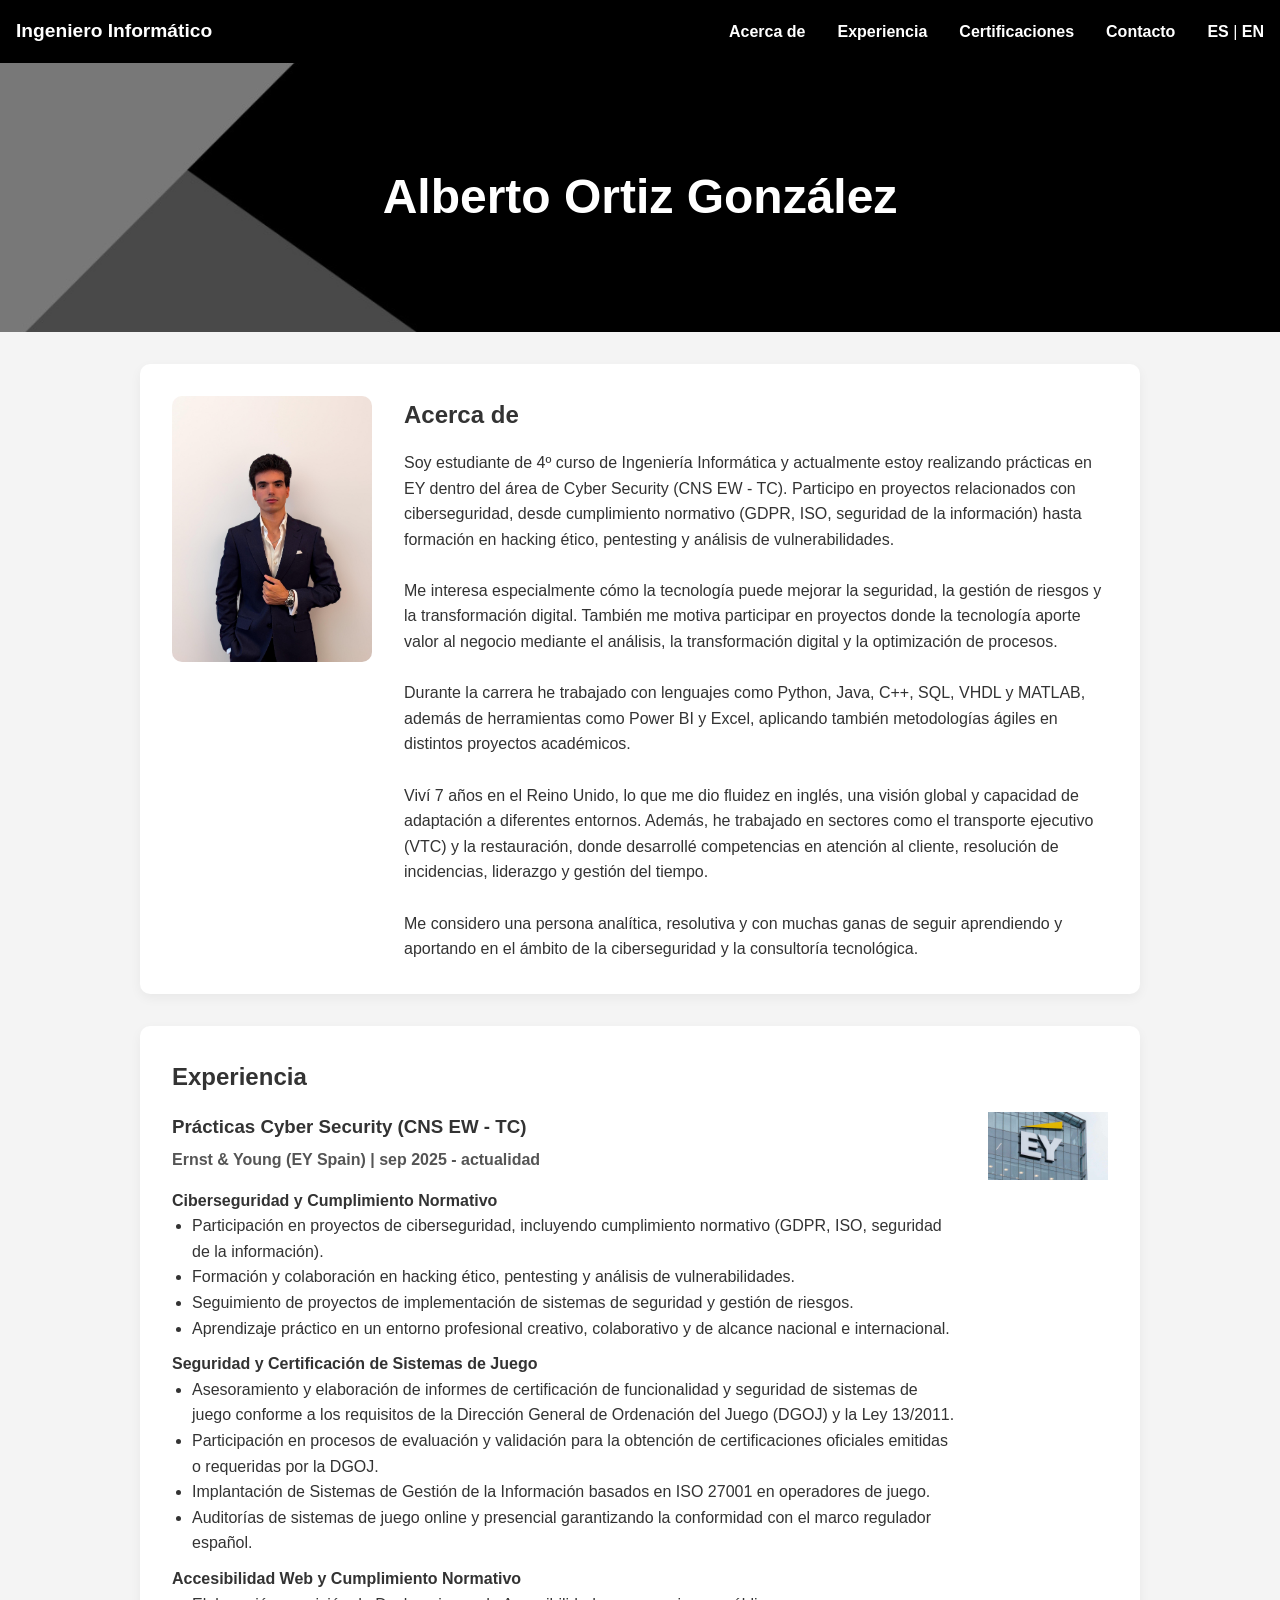
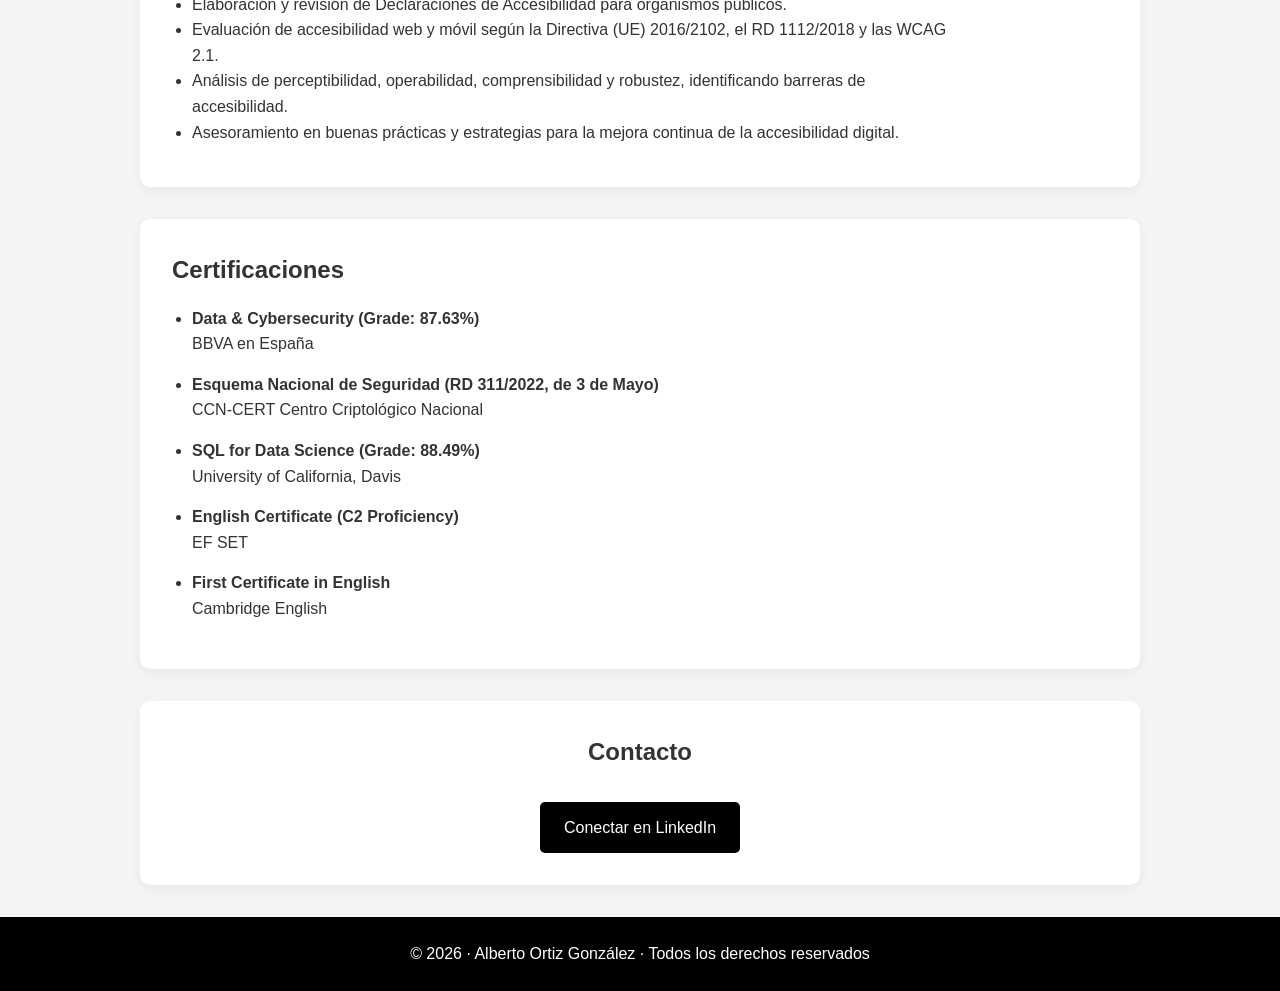
==== commit 0d1a4cfb: "Refactor HTML structure and CSS styles" ====
--- a/index.html
+++ b/index.html
@@ -1,226 +1,465 @@
 <!DOCTYPE html>
 <html lang="es">
 <head>
+
 <meta charset="UTF-8">
 <meta name="viewport" content="width=device-width, initial-scale=1.0">
+
 <title>Alberto Ortiz González</title>
 
-<link rel="icon" type="image/png" href="img/favicon.png" />
+<link rel="icon" type="image/png" href="img/favicon.png">
 
 <meta name="description" content="Currículum profesional de Alberto Ortiz González, Ingeniero Informático especializado en Ciberseguridad, cumplimiento normativo, accesibilidad web y pentesting.">
 <meta name="author" content="Alberto Ortiz González">
 
 <style>
+
 /* RESET */
-* {
-    margin: 0; padding: 0;
-    box-sizing: border-box;
-    font-family: Arial, sans-serif;
-}
-
-/* BODY */
-body { background:#f9f9f9; color:#333; line-height:1.6; }
+
+*{
+margin:0;
+padding:0;
+box-sizing:border-box;
+font-family:Arial, sans-serif;
+}
+
+body{
+background:#f4f4f4;
+color:#333;
+line-height:1.6;
+}
 
 /* HEADER */
-header {
-    background:#000; color:#fff;
-    display:flex; justify-content:space-between; align-items:center;
-    padding:1rem; position:sticky; top:0; z-index:1000;
-}
-header .title {
-    font-weight:bold; font-size:1.2rem;
-}
-
-.nav-links {
-    display:flex; gap:2rem; align-items:center;
-}
-
-.nav-links a {
-    color:white; font-weight:bold; text-decoration:none;
-}
-.nav-links a:hover { text-decoration:underline; }
-
-/* LANG */
-.lang-switch a { color:white; font-weight:bold; }
-.lang-switch a:hover { text-decoration:underline; }
-
-/* MOBILE MENU */
-.menu-toggle {
-    display:none; flex-direction:column; cursor:pointer; gap:5px;
-}
-.menu-toggle span {
-    width:25px; height:3px; background:white;
+
+header{
+background:#000;
+color:#fff;
+display:flex;
+justify-content:space-between;
+align-items:center;
+padding:1rem;
+position:sticky;
+top:0;
+z-index:1000;
+}
+
+.title{
+font-weight:bold;
+font-size:1.2rem;
+}
+
+.nav-links{
+display:flex;
+gap:2rem;
+align-items:center;
+}
+
+.nav-links a{
+color:white;
+font-weight:bold;
+text-decoration:none;
+}
+
+.nav-links a:hover{
+text-decoration:underline;
+}
+
+/* MENU MOBILE */
+
+.menu-toggle{
+display:none;
+flex-direction:column;
+cursor:pointer;
+gap:5px;
+}
+
+.menu-toggle span{
+width:25px;
+height:3px;
+background:white;
 }
 
 /* HERO */
-.hero-banner {
-    background:url('img/banner.jpeg') center/cover no-repeat;
-    padding:6rem 1rem; text-align:center; color:white;
-    position:relative;
-}
-.hero-banner::after {
-    content:""; position:absolute; inset:0;
-    background:rgba(0,0,0,0.45);
-}
-.hero-banner h1 {
-    position:relative; z-index:2; font-size:3rem;
+
+.hero-banner{
+background:url('img/banner.jpeg') center/cover no-repeat;
+padding:6rem 1rem;
+text-align:center;
+color:white;
+position:relative;
+}
+
+.hero-banner::after{
+content:"";
+position:absolute;
+inset:0;
+background:rgba(0,0,0,0.45);
+}
+
+.hero-banner h1{
+position:relative;
+z-index:2;
+font-size:3rem;
 }
 
 /* SECTIONS */
-section {
-    background:white; max-width:1000px; margin:2rem auto; padding:2rem;
-    border-radius:10px; box-shadow:0 4px 12px rgba(0,0,0,0.05);
-}
-
-.about-block,
-.experience-block {
-    display:flex; flex-wrap:wrap; gap:2rem;
-}
-
-.about-img img,
-.experience-img img {
-    width:200px; border-radius:10px;
-}
-.experience-img img { width:120px; }
+
+section{
+background:white;
+max-width:1000px;
+margin:2rem auto;
+padding:2rem;
+border-radius:10px;
+box-shadow:0 4px 12px rgba(0,0,0,0.05);
+}
+
+h2{
+margin-bottom:1rem;
+}
+
+/* ABOUT */
+
+.about-block{
+display:flex;
+gap:2rem;
+align-items:flex-start;
+flex-wrap:wrap;
+}
+
+.about-img{
+flex:0 0 200px;
+}
+
+.about-img img{
+width:200px;
+border-radius:10px;
+}
+
+.about-text{
+flex:1;
+}
+
+/* EXPERIENCE */
+
+.experience-block{
+display:flex;
+gap:2rem;
+flex-wrap:wrap;
+}
+
+.experience-text{
+flex:1;
+}
+
+.experience-img{
+display:flex;
+align-items:flex-start;
+}
+
+.experience-img img{
+width:120px;
+}
+
+.experience-block h3{
+margin-bottom:5px;
+}
+
+.experience-company{
+font-weight:bold;
+color:#555;
+margin-bottom:15px;
+}
+
+.experience-block ul{
+margin-left:20px;
+margin-bottom:10px;
+}
+
+/* CERTIFICATIONS */
+
+.certifications ul{
+margin-left:20px;
+}
+
+.certifications li{
+margin-bottom:15px;
+}
 
 /* CONTACT */
-.contact a {
-    background:black; color:white;
-    padding:0.8rem 1.5rem; display:inline-block;
-    border-radius:5px; margin-top:10px;
+
+.contact{
+text-align:center;
+}
+
+.contact a{
+background:black;
+color:white;
+padding:0.8rem 1.5rem;
+display:inline-block;
+border-radius:5px;
+margin-top:15px;
+text-decoration:none;
+}
+
+.contact a:hover{
+opacity:0.85;
 }
 
 /* FOOTER */
-footer {
-    background:black; color:white; text-align:center;
-    padding:1.5rem; margin-top:2rem;
-}
-
-/* RESPONSIVE */
+
+footer{
+background:black;
+color:white;
+text-align:center;
+padding:1.5rem;
+margin-top:2rem;
+}
+
+/* MOBILE */
+
 @media(max-width:800px){
-    .menu-toggle { display:flex; }
-
-    .nav-links {
-        position:absolute; top:100%; left:0;
-        width:100%; background:black;
-        flex-direction:column; text-align:center;
-        padding:1rem; display:none;
-    }
-    .nav-links.show { display:flex; }
-
-    .nav-links a { width:100%; padding:1rem 0; }
-}
+
+.menu-toggle{
+display:flex;
+}
+
+.nav-links{
+position:absolute;
+top:100%;
+left:0;
+width:100%;
+background:black;
+flex-direction:column;
+text-align:center;
+padding:1rem;
+display:none;
+}
+
+.nav-links.show{
+display:flex;
+}
+
+.nav-links a{
+width:100%;
+padding:1rem 0;
+}
+
+.about-block{
+flex-direction:column;
+align-items:center;
+text-align:center;
+}
+
+.about-img img{
+width:160px;
+}
+
+.experience-block{
+flex-direction:column;
+}
+
+.experience-img{
+justify-content:center;
+margin-top:15px;
+}
+
+}
+
 </style>
 </head>
 
 <body>
 
 <header>
-    <div class="title">Ingeniero Informático</div>
-
-    <div class="menu-toggle" onclick="toggleMenu()">
-        <span></span><span></span><span></span>
-    </div>
-
-    <nav class="nav-links">
-        <a href="#about">Acerca de</a>
-        <a href="#experience">Experiencia</a>
-        <a href="#certifications">Certificaciones</a>
-        <a href="#contact">Contacto</a>
-
-        <div class="lang-switch">
-            <a href="index.html">ES</a> |
-            <a href="indexEN.html">EN</a>
-        </div>
-    </nav>
+
+<div class="title">Ingeniero Informático</div>
+
+<div class="menu-toggle" onclick="toggleMenu()">
+<span></span>
+<span></span>
+<span></span>
+</div>
+
+<nav class="nav-links">
+
+<a href="#about">Acerca de</a>
+<a href="#experience">Experiencia</a>
+<a href="#certifications">Certificaciones</a>
+<a href="#contact">Contacto</a>
+
+<div>
+<a href="index.html">ES</a> |
+<a href="indexEN.html">EN</a>
+</div>
+
+</nav>
+
 </header>
 
+
 <div class="hero-banner">
-    <h1>Alberto Ortiz González</h1>
-</div>
+<h1>Alberto Ortiz González</h1>
+</div>
+
 
 <section id="about">
-    <div class="about-block">
-        <div class="about-img">
-            <img src="img/mi-foto.jpg" alt="Foto Alberto Ortiz">
-        </div>
-
-        <div>
-            <h2>Acerca de</h2>
-            <p>Soy estudiante de 4º curso de Ingeniería Informática y actualmente estoy realizando prácticas en EY dentro del área de Cyber Security (CNS EW - TC). Participo en proyectos de ciberseguridad, desde cumplimiento normativo (GDPR, ISO, seguridad de la información) hasta hacking ético, pentesting y análisis de vulnerabilidades.</p>
-
-            <p>Me interesa cómo la tecnología puede mejorar la seguridad, la gestión de riesgos y los procesos de transformación digital.</p>
-
-            <p>Durante la carrera he trabajado con Python, Java, C++, SQL, MATLAB, VHDL, Power BI y Excel, aplicando metodologías ágiles.</p>
-
-            <p>Viví 7 años en Reino Unido, lo que me dio fluidez en inglés y adaptabilidad a diferentes entornos.</p>
-
-            <p>Soy una persona analítica, resolutiva y con ganas de seguir aprendiendo en el ámbito de la ciberseguridad y la consultoría tecnológica.</p>
-        </div>
-    </div>
+
+<div class="about-block">
+
+<div class="about-img">
+<img src="img/mi-foto.jpg" alt="Foto Alberto Ortiz">
+</div>
+
+<div class="about-text">
+
+<h2>Acerca de</h2>
+
+<p>
+Soy estudiante de 4º curso de Ingeniería Informática y actualmente estoy realizando prácticas en EY dentro del área de Cyber Security (CNS EW - TC). Participo en proyectos relacionados con ciberseguridad, desde cumplimiento normativo (GDPR, ISO, seguridad de la información) hasta formación en hacking ético, pentesting y análisis de vulnerabilidades.
+</p>
+
+<br>
+
+<p>
+Me interesa especialmente cómo la tecnología puede mejorar la seguridad, la gestión de riesgos y la transformación digital. También me motiva participar en proyectos donde la tecnología aporte valor al negocio mediante el análisis, la transformación digital y la optimización de procesos.
+</p>
+
+<br>
+
+<p>
+Durante la carrera he trabajado con lenguajes como Python, Java, C++, SQL, VHDL y MATLAB, además de herramientas como Power BI y Excel, aplicando también metodologías ágiles en distintos proyectos académicos.
+</p>
+
+<br>
+
+<p>
+Viví 7 años en el Reino Unido, lo que me dio fluidez en inglés, una visión global y capacidad de adaptación a diferentes entornos. Además, he trabajado en sectores como el transporte ejecutivo (VTC) y la restauración, donde desarrollé competencias en atención al cliente, resolución de incidencias, liderazgo y gestión del tiempo.
+</p>
+
+<br>
+
+<p>
+Me considero una persona analítica, resolutiva y con muchas ganas de seguir aprendiendo y aportando en el ámbito de la ciberseguridad y la consultoría tecnológica.
+</p>
+
+</div>
+</div>
+
 </section>
 
+
 <section id="experience">
-    <h2>Experiencia</h2>
-
-    <div class="experience-block">
-        <div>
-            <h3>Prácticas Cyber Security (CNS EW - TC)</h3>
-            <p>Ernst & Young (EY Spain) | sep 2025 - actualidad</p>
-
-            <h4>CIBERSEGURIDAD Y CUMPLIMIENTO</h4>
-            <ul>
-                <li>Proyectos de cumplimiento normativo (GDPR, ISO 27001).</li>
-                <li>Hacking ético, pentesting y análisis de vulnerabilidades.</li>
-                <li>Gestión de riesgos y seguridad de la información.</li>
-            </ul>
-
-            <h4>SISTEMAS DE JUEGO</h4>
-            <ul>
-                <li>Certificación DGOJ, Ley 13/2011.</li>
-                <li>Auditorías de seguridad online y presencial.</li>
-                <li>Implantación SGSI ISO 27001 para operadores.</li>
-            </ul>
-
-            <h4>ACCESIBILIDAD WEB</h4>
-            <ul>
-                <li>Declaraciones de accesibilidad para organismos públicos.</li>
-                <li>Análisis según WCAG 2.1, RD 1112/2018.</li>
-                <li>Recomendación de mejoras de accesibilidad.</li>
-            </ul>
-        </div>
-
-        <div class="experience-img">
-            <img src="img/ey.jpg" alt="Logo EY">
-        </div>
-    </div>
+
+<h2>Experiencia</h2>
+
+<div class="experience-block">
+
+<div class="experience-text">
+
+<h3>Prácticas Cyber Security (CNS EW - TC)</h3>
+
+<p class="experience-company">
+Ernst & Young (EY Spain) | sep 2025 - actualidad
+</p>
+
+<h4>Ciberseguridad y Cumplimiento Normativo</h4>
+
+<ul>
+<li>Participación en proyectos de ciberseguridad, incluyendo cumplimiento normativo (GDPR, ISO, seguridad de la información).</li>
+<li>Formación y colaboración en hacking ético, pentesting y análisis de vulnerabilidades.</li>
+<li>Seguimiento de proyectos de implementación de sistemas de seguridad y gestión de riesgos.</li>
+<li>Aprendizaje práctico en un entorno profesional creativo, colaborativo y de alcance nacional e internacional.</li>
+</ul>
+
+<h4>Seguridad y Certificación de Sistemas de Juego</h4>
+
+<ul>
+<li>Asesoramiento y elaboración de informes de certificación de funcionalidad y seguridad de sistemas de juego conforme a los requisitos de la Dirección General de Ordenación del Juego (DGOJ) y la Ley 13/2011.</li>
+<li>Participación en procesos de evaluación y validación para la obtención de certificaciones oficiales emitidas o requeridas por la DGOJ.</li>
+<li>Implantación de Sistemas de Gestión de la Información basados en ISO 27001 en operadores de juego.</li>
+<li>Auditorías de sistemas de juego online y presencial garantizando la conformidad con el marco regulador español.</li>
+</ul>
+
+<h4>Accesibilidad Web y Cumplimiento Normativo</h4>
+
+<ul>
+<li>Elaboración y revisión de Declaraciones de Accesibilidad para organismos públicos.</li>
+<li>Evaluación de accesibilidad web y móvil según la Directiva (UE) 2016/2102, el RD 1112/2018 y las WCAG 2.1.</li>
+<li>Análisis de perceptibilidad, operabilidad, comprensibilidad y robustez, identificando barreras de accesibilidad.</li>
+<li>Asesoramiento en buenas prácticas y estrategias para la mejora continua de la accesibilidad digital.</li>
+</ul>
+
+</div>
+
+<div class="experience-img">
+<img src="img/ey.jpg" alt="Logo EY">
+</div>
+
+</div>
+
 </section>
 
-<section id="certifications">
-    <h2>Certificaciones</h2>
-
-    <ul>
-        <li>SQL for Data Science – University of California, Davis</li>
-        <li>English Certificate (C2 Proficiency) – EF SET</li>
-        <li>First Certificate in English – Cambridge</li>
-        <li>Data & Cybersecurity – BBVA</li>
-        <li>Esquema Nacional de Seguridad – CCN CERT</li>
-    </ul>
+
+<section id="certifications" class="certifications">
+
+<h2>Certificaciones</h2>
+
+<ul>
+
+<li>
+<strong>Data & Cybersecurity (Grade: 87.63%)</strong><br>
+BBVA en España
+</li>
+
+<li>
+<strong>Esquema Nacional de Seguridad (RD 311/2022, de 3 de Mayo)</strong><br>
+CCN-CERT Centro Criptológico Nacional
+</li>
+
+<li>
+<strong>SQL for Data Science (Grade: 88.49%)</strong><br>
+University of California, Davis
+</li>
+
+<li>
+<strong>English Certificate (C2 Proficiency)</strong><br>
+EF SET
+</li>
+
+<li>
+<strong>First Certificate in English</strong><br>
+Cambridge English
+</li>
+
+</ul>
+
 </section>
 
+
 <section id="contact" class="contact">
-    <h2>Contacto</h2>
-    <a href="https://www.linkedin.com/in/alberto-ortiz-gonzalez" target="_blank">Conectar en LinkedIn</a>
+
+<h2>Contacto</h2>
+
+<a href="https://www.linkedin.com/in/alberto-ortiz-gonzalez" target="_blank">
+Conectar en LinkedIn
+</a>
+
 </section>
 
+
 <footer>
-    © 2026 · Alberto Ortiz González · Todos los derechos reservados
+
+© 2026 · Alberto Ortiz González · Todos los derechos reservados
+
 </footer>
 
+
 <script>
-function toggleMenu() {
-    document.querySelector('.nav-links').classList.toggle('show');
-}
+
+function toggleMenu(){
+document.querySelector('.nav-links').classList.toggle('show');
+}
+
 </script>
 
 </body>
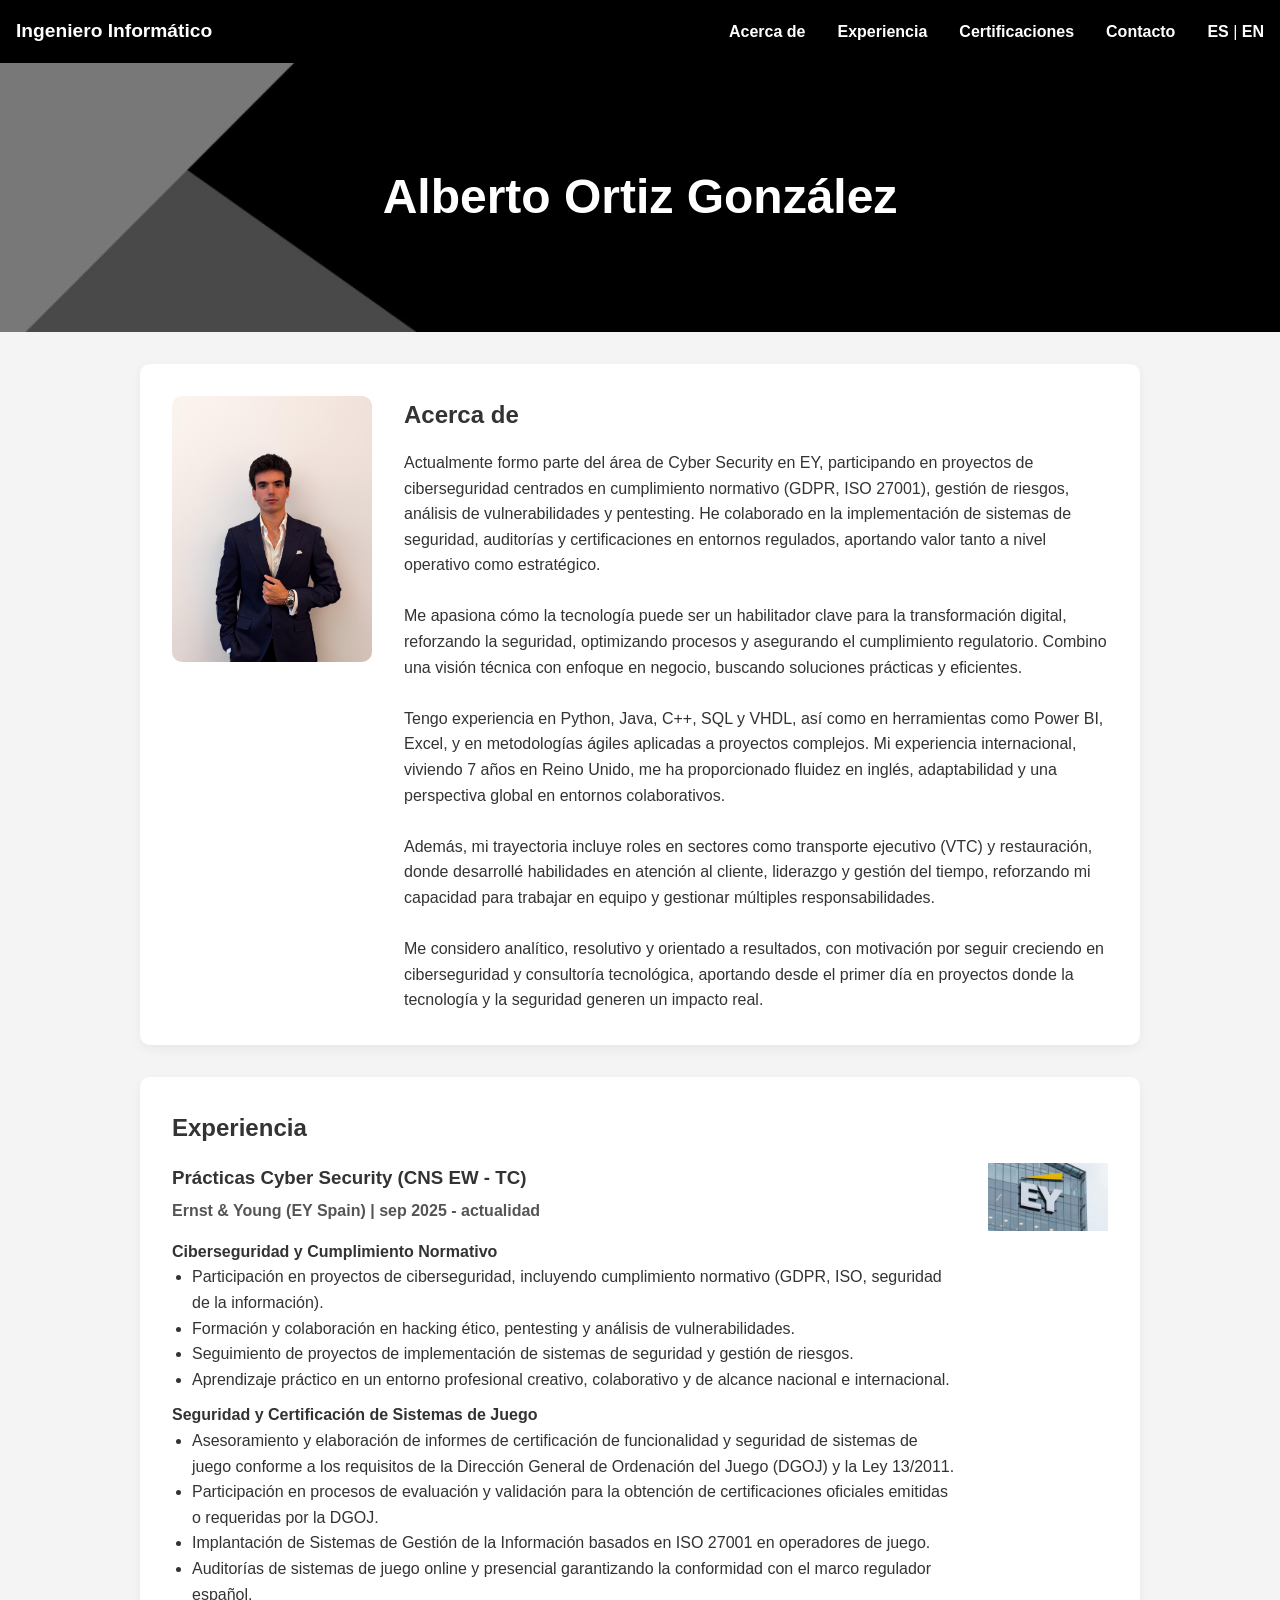
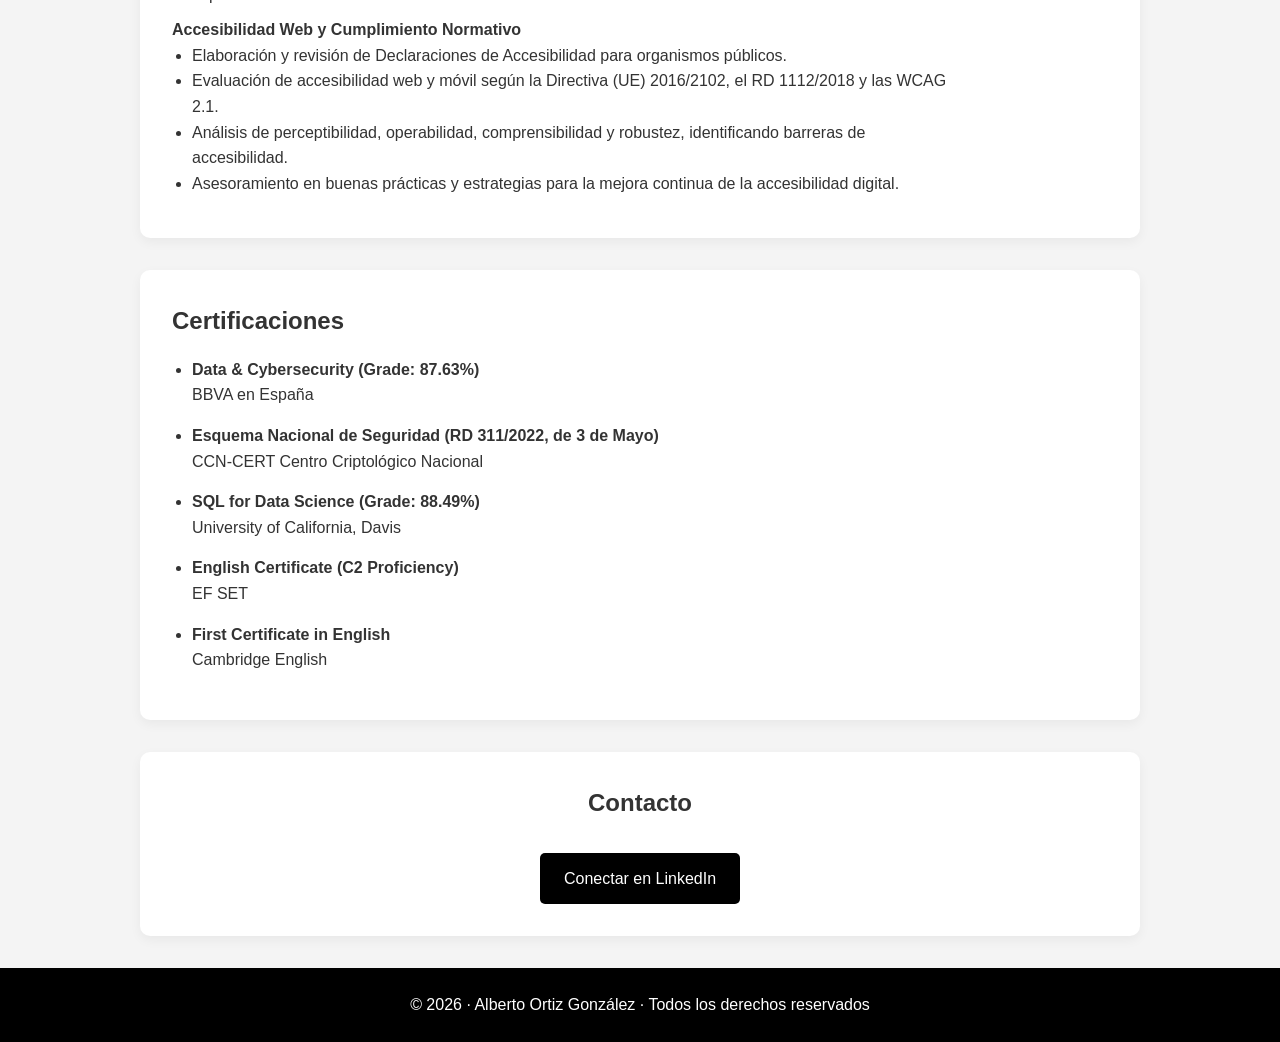
==== commit c31e5e87: "Revise personal description in index.html Updated personal description to reflect current role and e" ====
--- a/index.html
+++ b/index.html
@@ -315,31 +315,31 @@
 <h2>Acerca de</h2>
 
 <p>
-Soy estudiante de 4º curso de Ingeniería Informática y actualmente estoy realizando prácticas en EY dentro del área de Cyber Security (CNS EW - TC). Participo en proyectos relacionados con ciberseguridad, desde cumplimiento normativo (GDPR, ISO, seguridad de la información) hasta formación en hacking ético, pentesting y análisis de vulnerabilidades.
+Actualmente formo parte del área de Cyber Security en EY, participando en proyectos de ciberseguridad centrados en cumplimiento normativo (GDPR, ISO 27001), gestión de riesgos, análisis de vulnerabilidades y pentesting. He colaborado en la implementación de sistemas de seguridad, auditorías y certificaciones en entornos regulados, aportando valor tanto a nivel operativo como estratégico.
 </p>
 
 <br>
 
 <p>
-Me interesa especialmente cómo la tecnología puede mejorar la seguridad, la gestión de riesgos y la transformación digital. También me motiva participar en proyectos donde la tecnología aporte valor al negocio mediante el análisis, la transformación digital y la optimización de procesos.
+Me apasiona cómo la tecnología puede ser un habilitador clave para la transformación digital, reforzando la seguridad, optimizando procesos y asegurando el cumplimiento regulatorio. Combino una visión técnica con enfoque en negocio, buscando soluciones prácticas y eficientes.
 </p>
 
 <br>
 
 <p>
-Durante la carrera he trabajado con lenguajes como Python, Java, C++, SQL, VHDL y MATLAB, además de herramientas como Power BI y Excel, aplicando también metodologías ágiles en distintos proyectos académicos.
+Tengo experiencia en Python, Java, C++, SQL y VHDL, así como en herramientas como Power BI, Excel, y en metodologías ágiles aplicadas a proyectos complejos. Mi experiencia internacional, viviendo 7 años en Reino Unido, me ha proporcionado fluidez en inglés, adaptabilidad y una perspectiva global en entornos colaborativos.
 </p>
 
 <br>
 
 <p>
-Viví 7 años en el Reino Unido, lo que me dio fluidez en inglés, una visión global y capacidad de adaptación a diferentes entornos. Además, he trabajado en sectores como el transporte ejecutivo (VTC) y la restauración, donde desarrollé competencias en atención al cliente, resolución de incidencias, liderazgo y gestión del tiempo.
+Además, mi trayectoria incluye roles en sectores como transporte ejecutivo (VTC) y restauración, donde desarrollé habilidades en atención al cliente, liderazgo y gestión del tiempo, reforzando mi capacidad para trabajar en equipo y gestionar múltiples responsabilidades.
 </p>
 
 <br>
 
 <p>
-Me considero una persona analítica, resolutiva y con muchas ganas de seguir aprendiendo y aportando en el ámbito de la ciberseguridad y la consultoría tecnológica.
+Me considero analítico, resolutivo y orientado a resultados, con motivación por seguir creciendo en ciberseguridad y consultoría tecnológica, aportando desde el primer día en proyectos donde la tecnología y la seguridad generen un impacto real.
 </p>
 
 </div>
@@ -460,6 +460,14 @@
 document.querySelector('.nav-links').classList.toggle('show');
 }
 
+const navLinks = document.querySelectorAll('.nav-links a');
+
+navLinks.forEach(link => {
+link.addEventListener('click', () => {
+document.querySelector('.nav-links').classList.remove('show');
+});
+});
+
 </script>
 
 </body>
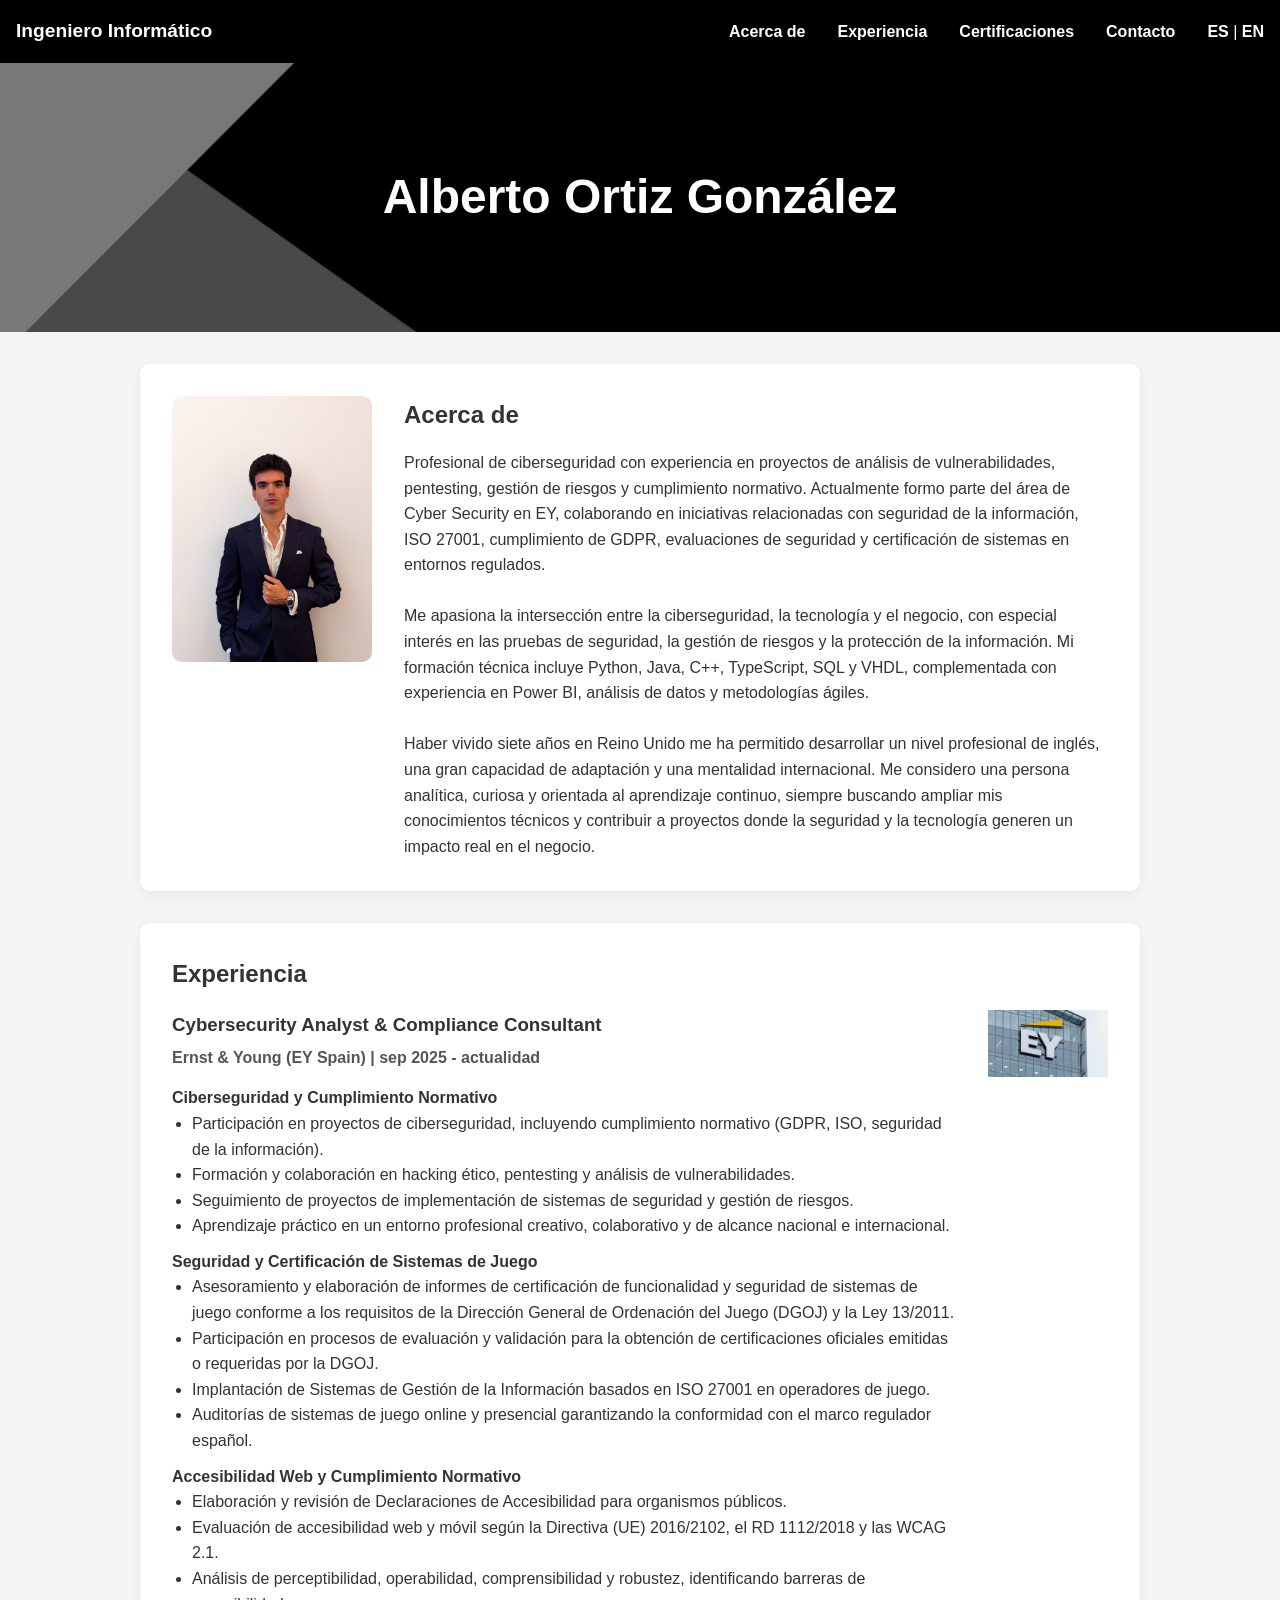
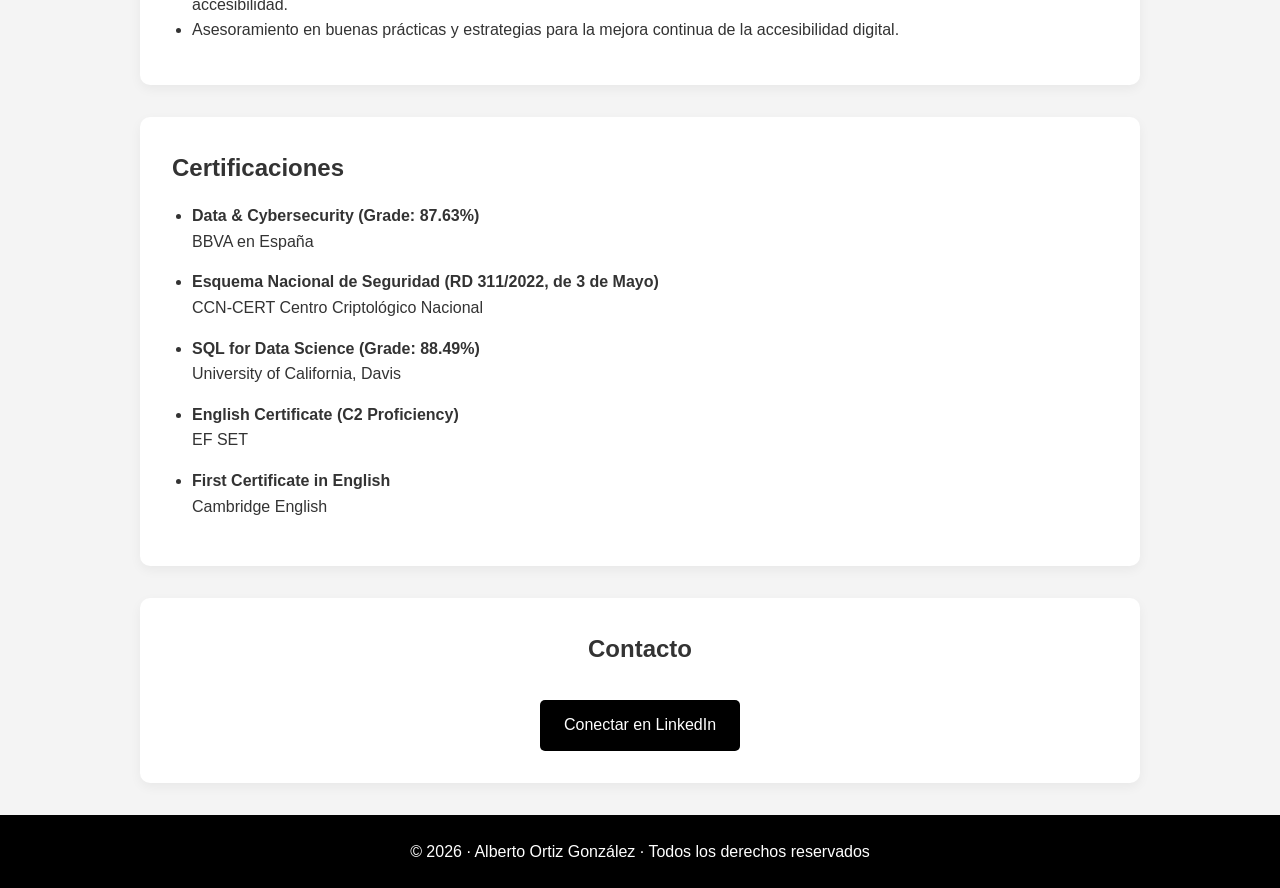
==== commit 98f65280: "Revise professional summary in index.html" ====
--- a/index.html
+++ b/index.html
@@ -315,33 +315,21 @@
 <h2>Acerca de</h2>
 
 <p>
-Actualmente formo parte del área de Cyber Security en EY, participando en proyectos de ciberseguridad centrados en cumplimiento normativo (GDPR, ISO 27001), gestión de riesgos, análisis de vulnerabilidades y pentesting. He colaborado en la implementación de sistemas de seguridad, auditorías y certificaciones en entornos regulados, aportando valor tanto a nivel operativo como estratégico.
+Profesional de ciberseguridad con experiencia en proyectos de análisis de vulnerabilidades, pentesting, gestión de riesgos y cumplimiento normativo. Actualmente formo parte del área de Cyber Security en EY, colaborando en iniciativas relacionadas con seguridad de la información, ISO 27001, cumplimiento de GDPR, evaluaciones de seguridad y certificación de sistemas en entornos regulados.
 </p>
 
 <br>
 
 <p>
-Me apasiona cómo la tecnología puede ser un habilitador clave para la transformación digital, reforzando la seguridad, optimizando procesos y asegurando el cumplimiento regulatorio. Combino una visión técnica con enfoque en negocio, buscando soluciones prácticas y eficientes.
+Me apasiona la intersección entre la ciberseguridad, la tecnología y el negocio, con especial interés en las pruebas de seguridad, la gestión de riesgos y la protección de la información. Mi formación técnica incluye Python, Java, C++, TypeScript, SQL y VHDL, complementada con experiencia en Power BI, análisis de datos y metodologías ágiles.
 </p>
 
 <br>
 
 <p>
-Tengo experiencia en Python, Java, C++, SQL y VHDL, así como en herramientas como Power BI, Excel, y en metodologías ágiles aplicadas a proyectos complejos. Mi experiencia internacional, viviendo 7 años en Reino Unido, me ha proporcionado fluidez en inglés, adaptabilidad y una perspectiva global en entornos colaborativos.
+Haber vivido siete años en Reino Unido me ha permitido desarrollar un nivel profesional de inglés, una gran capacidad de adaptación y una mentalidad internacional. Me considero una persona analítica, curiosa y orientada al aprendizaje continuo, siempre buscando ampliar mis conocimientos técnicos y contribuir a proyectos donde la seguridad y la tecnología generen un impacto real en el negocio.
 </p>
 
-<br>
-
-<p>
-Además, mi trayectoria incluye roles en sectores como transporte ejecutivo (VTC) y restauración, donde desarrollé habilidades en atención al cliente, liderazgo y gestión del tiempo, reforzando mi capacidad para trabajar en equipo y gestionar múltiples responsabilidades.
-</p>
-
-<br>
-
-<p>
-Me considero analítico, resolutivo y orientado a resultados, con motivación por seguir creciendo en ciberseguridad y consultoría tecnológica, aportando desde el primer día en proyectos donde la tecnología y la seguridad generen un impacto real.
-</p>
-
 </div>
 </div>
 
@@ -356,7 +344,7 @@
 
 <div class="experience-text">
 
-<h3>Prácticas Cyber Security (CNS EW - TC)</h3>
+<h3>Cybersecurity Analyst & Compliance Consultant</h3>
 
 <p class="experience-company">
 Ernst & Young (EY Spain) | sep 2025 - actualidad
